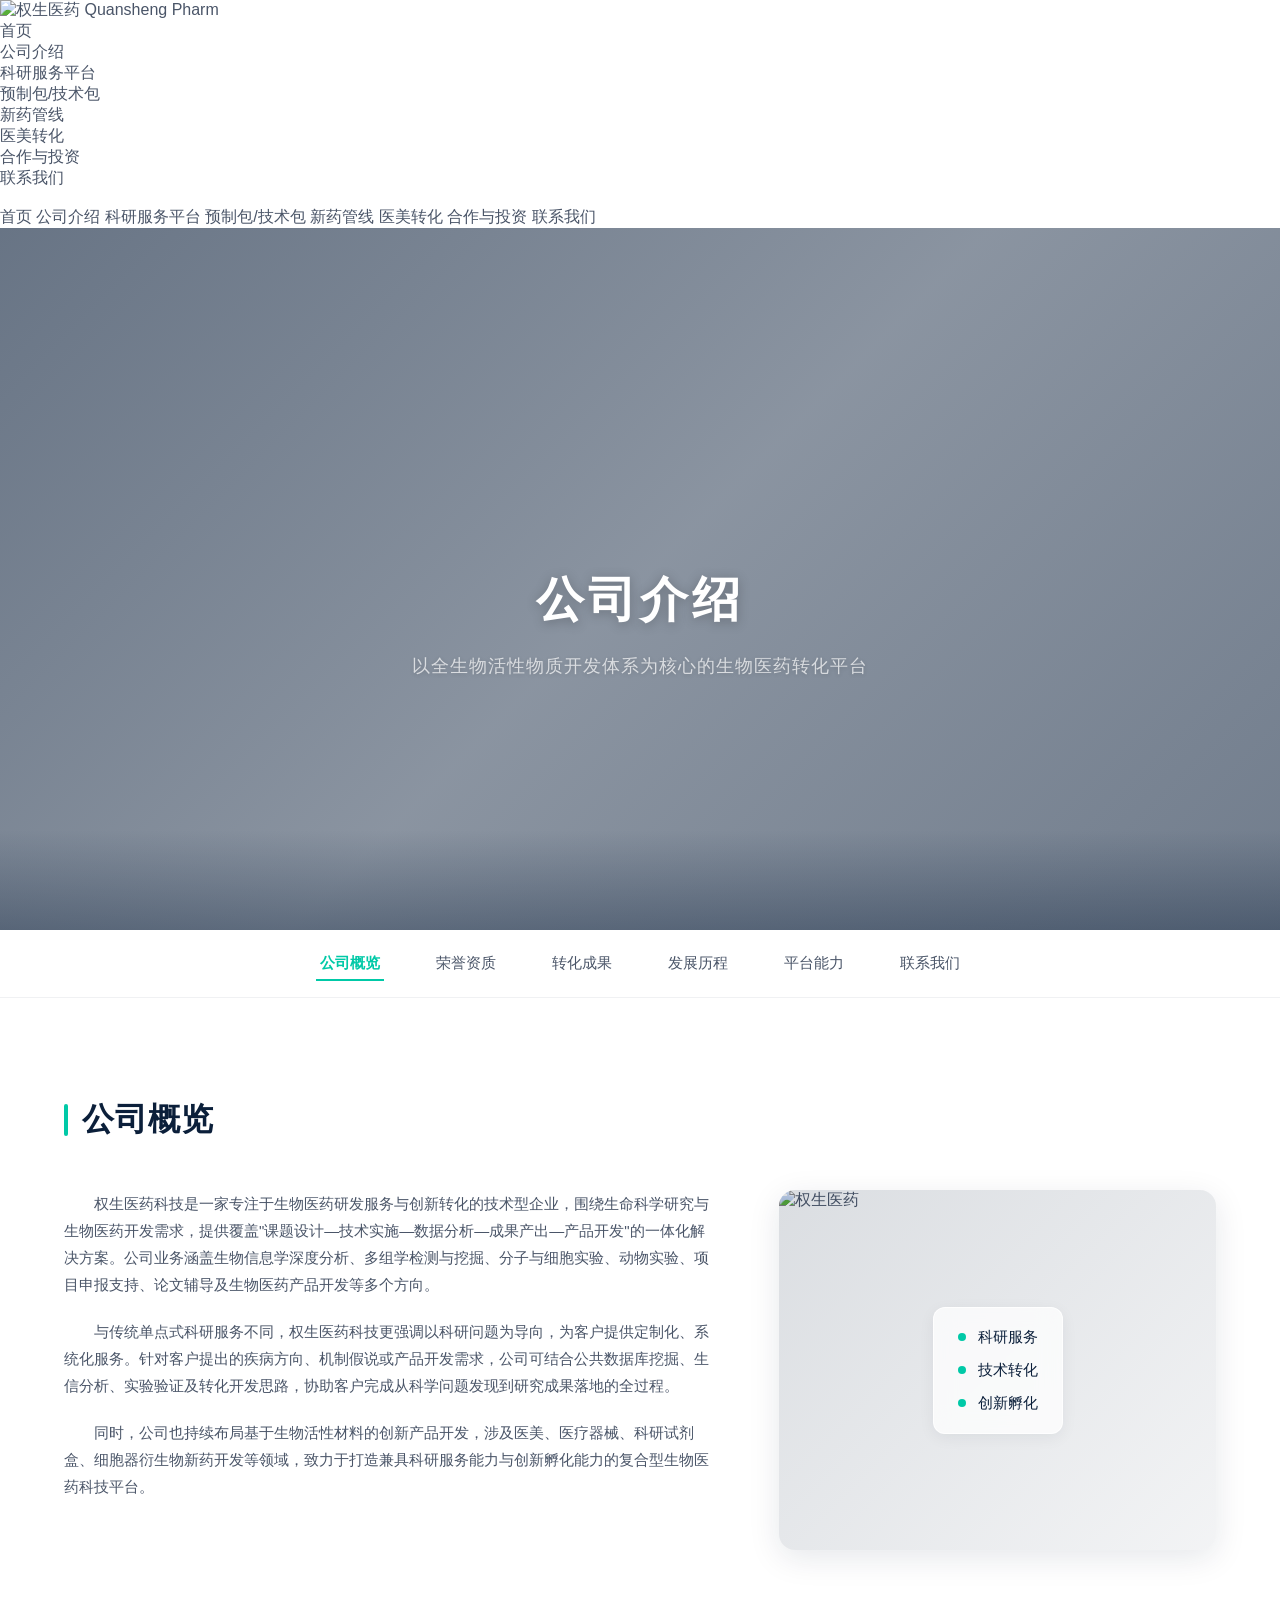
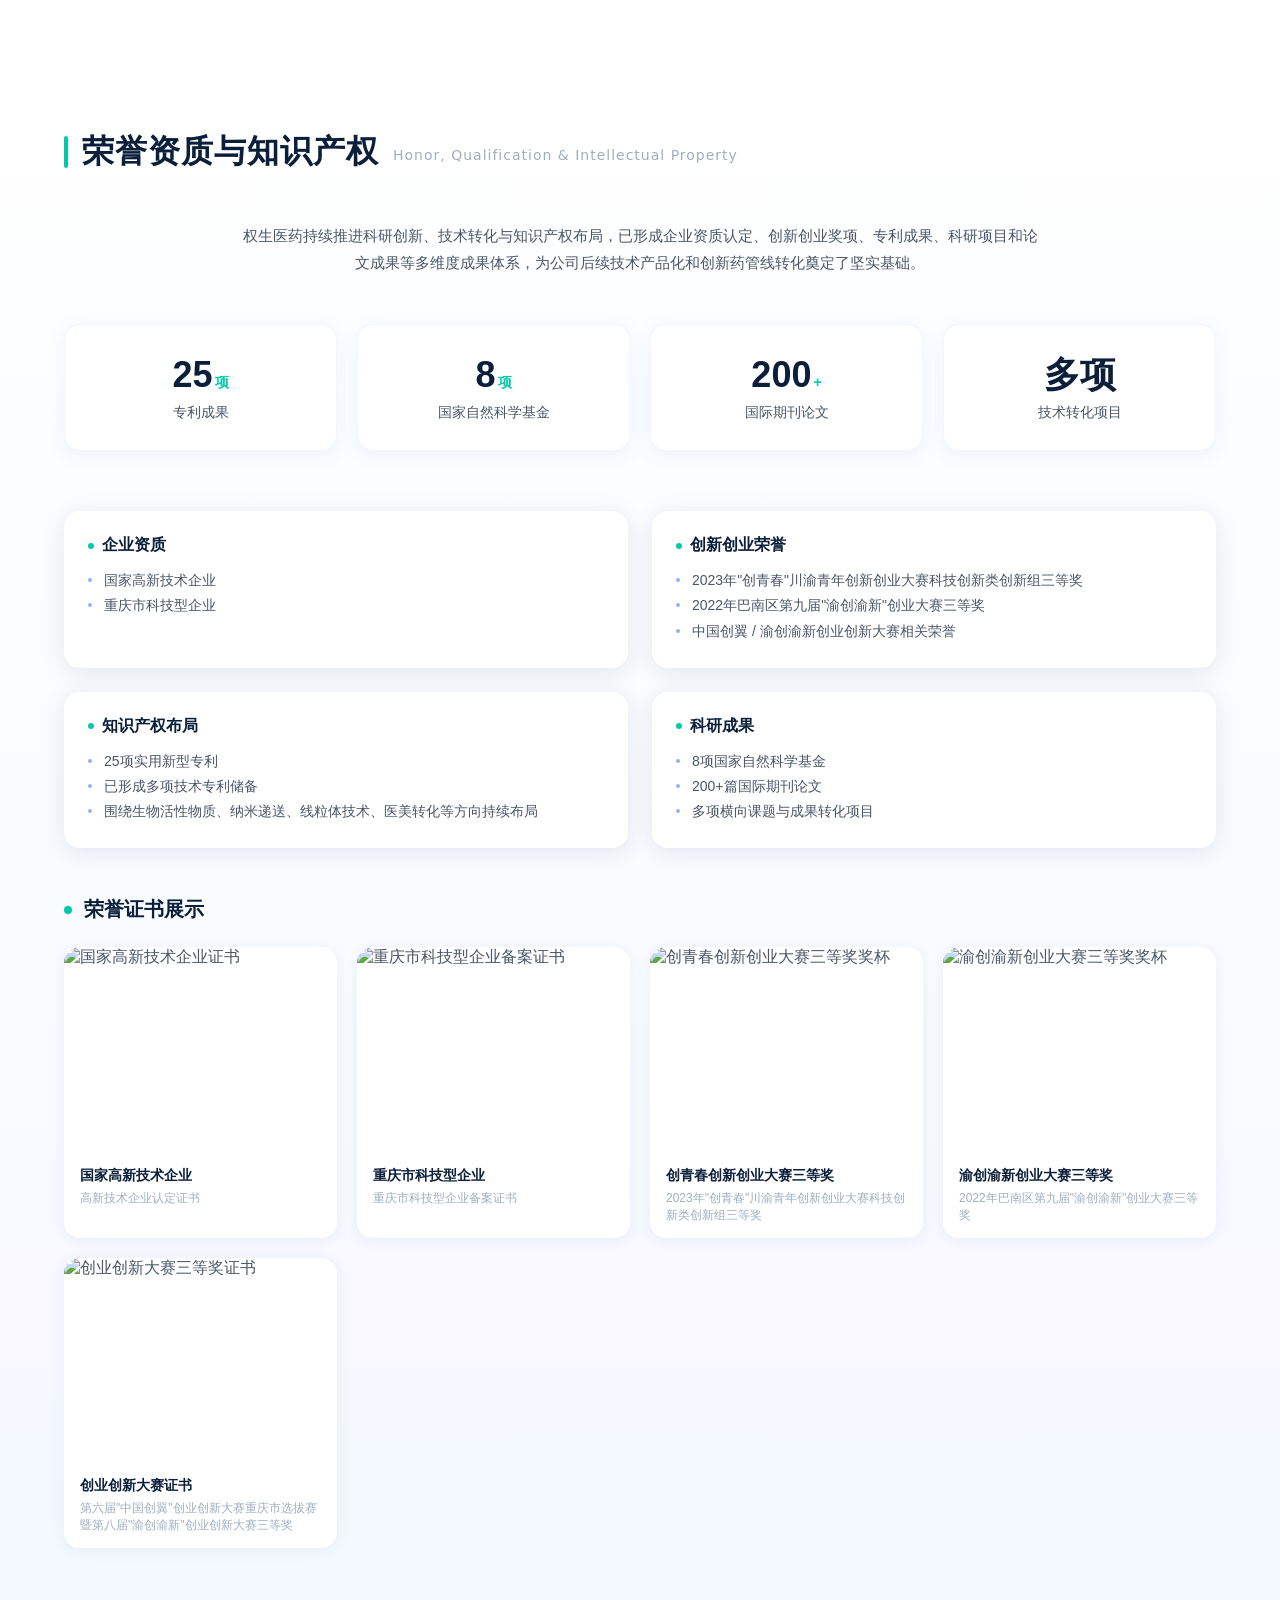
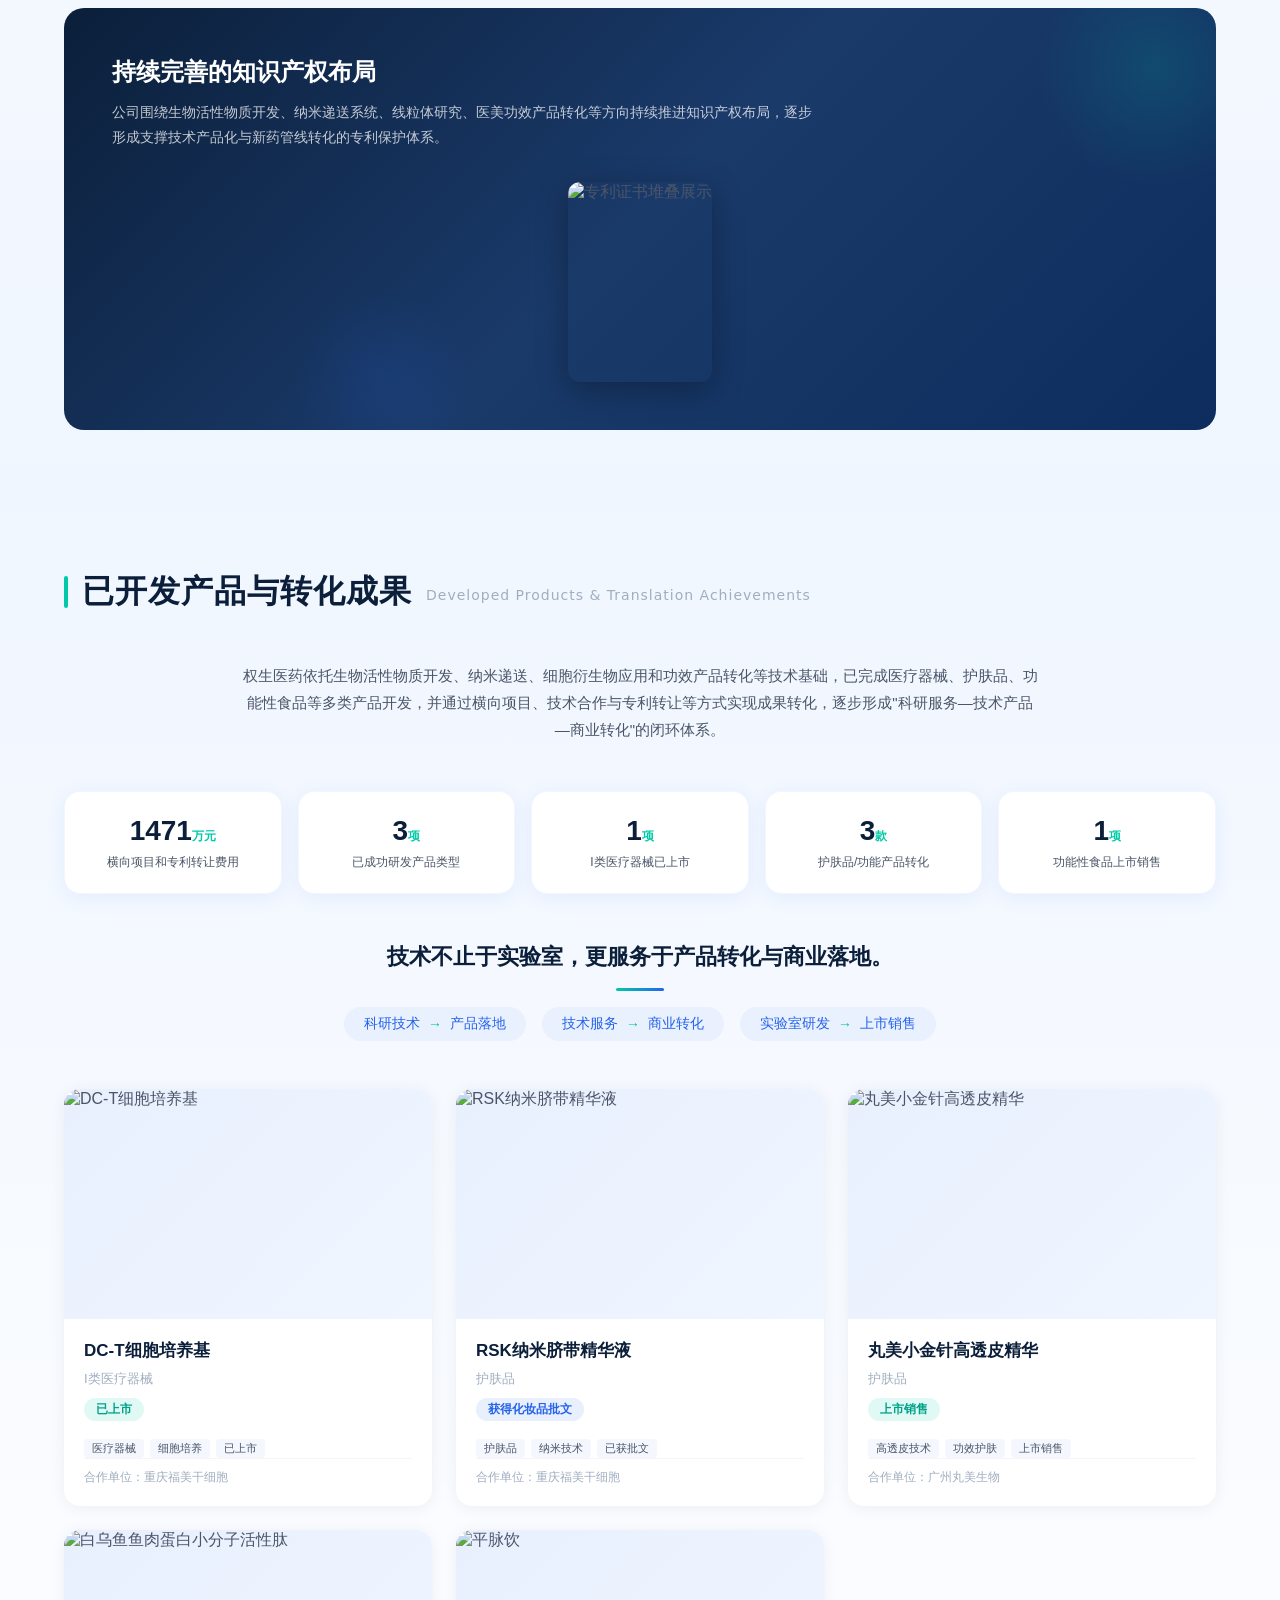
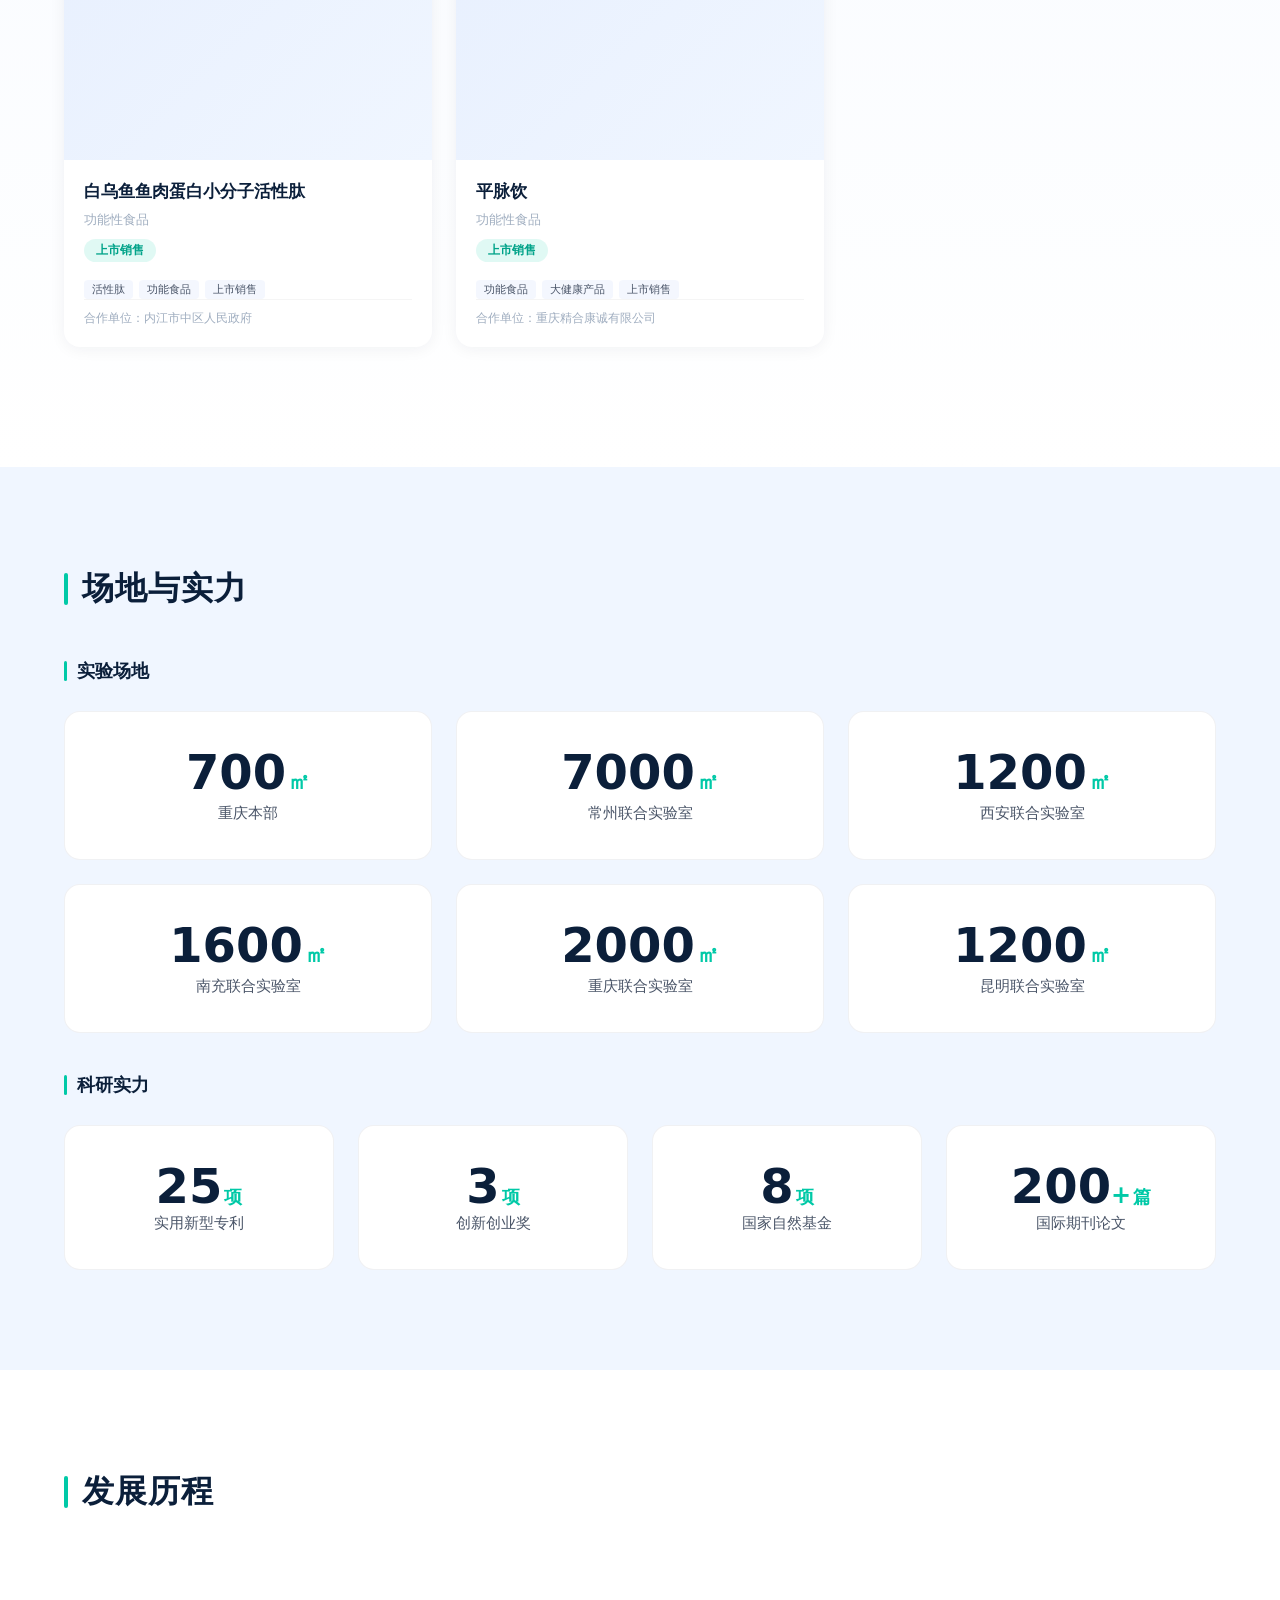
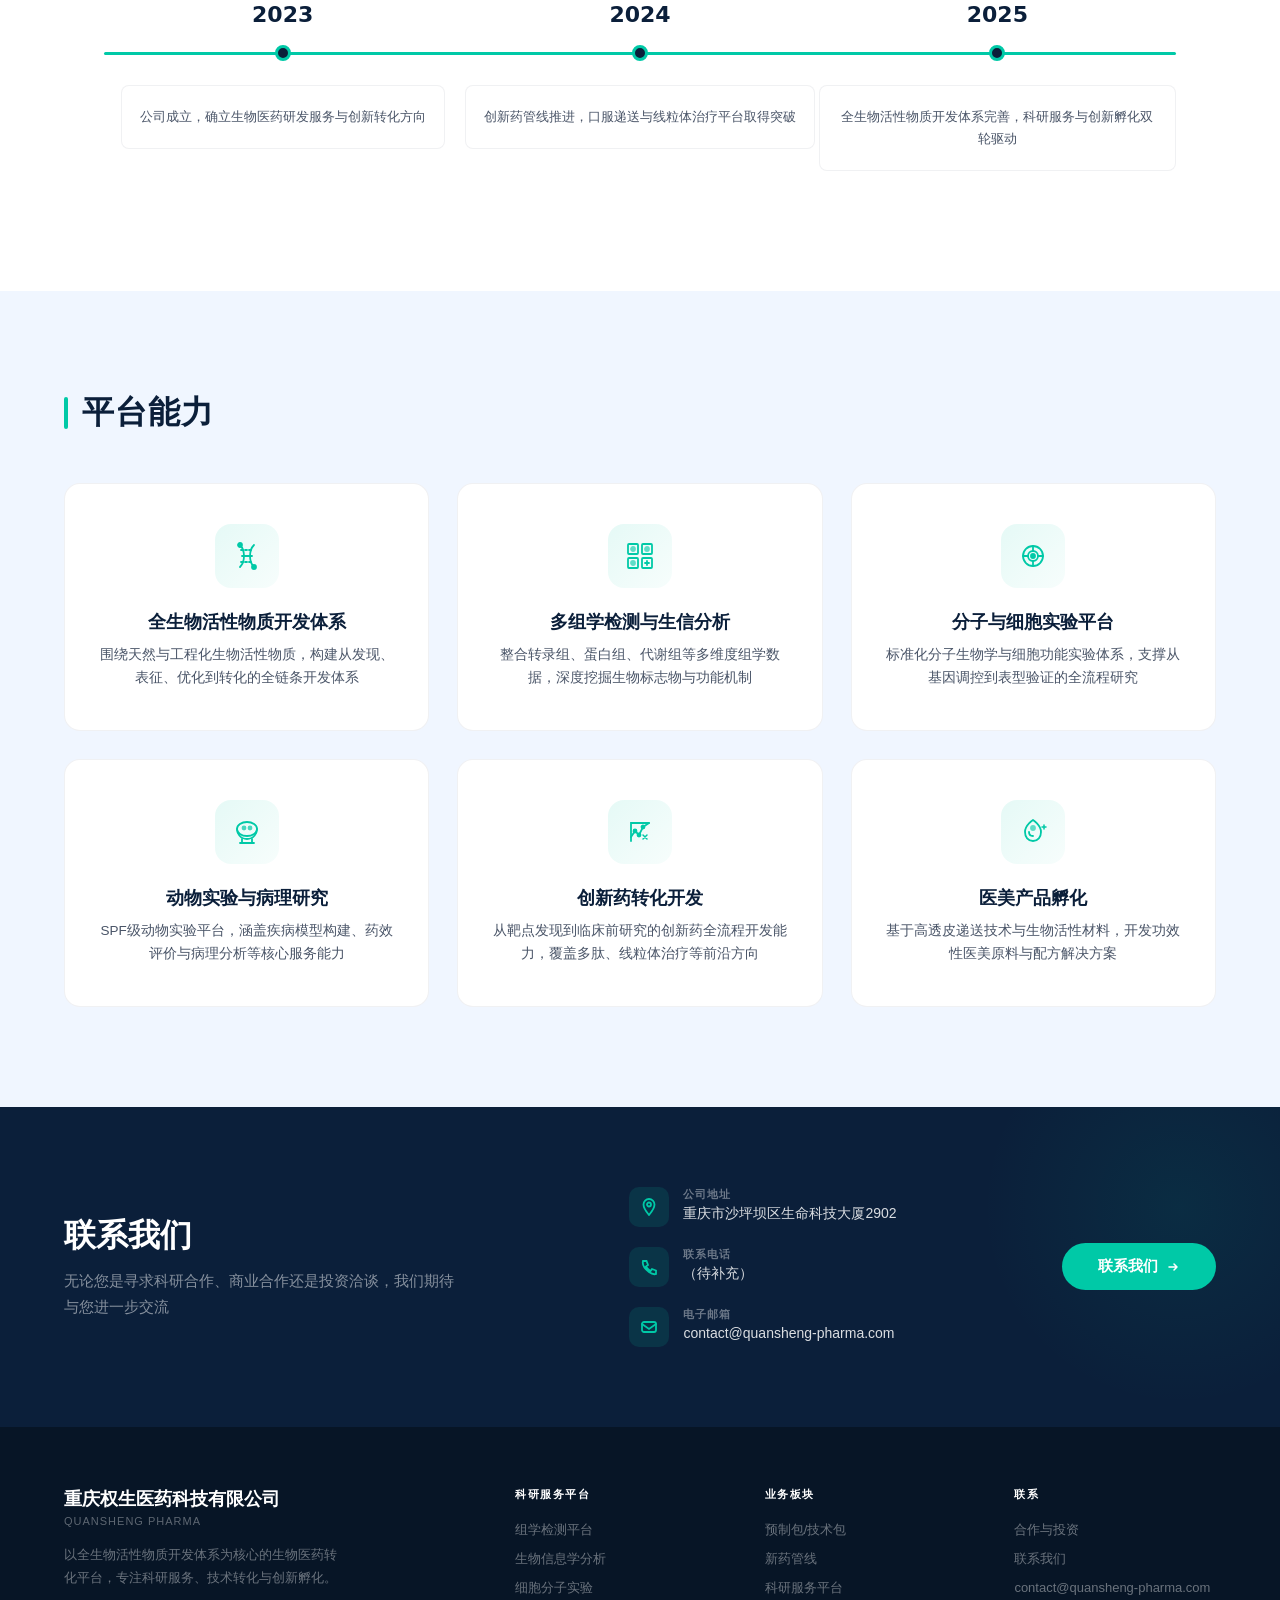
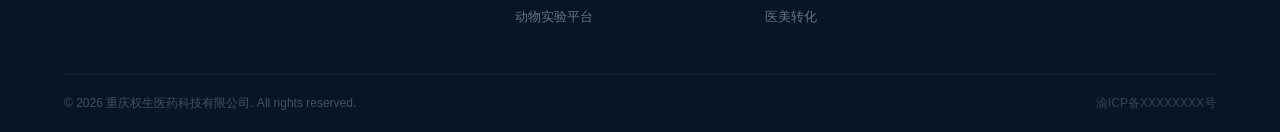
==== about.html @ 2ae72b62 "Upload about.html" ====
<!DOCTYPE html>
<html lang="zh-CN">
<head>
<meta charset="UTF-8">
<meta name="viewport" content="width=device-width, initial-scale=1.0">
<title>公司介绍 | 重庆权生医药科技有限公司</title>
<meta name="description" content="重庆权生医药科技有限公司，以全生物活性物质开发体系为核心的生物医药转化平台，专注科研服务与创新转化。">
<style>
/* ===== CSS Reset & Variables ===== */
*, *::before, *::after { box-sizing: border-box; margin: 0; padding: 0; }
:root {
  --deep-blue: #0B1F3A;
  --teal: #00C9A7;
  --teal-dark: #00A389;
  --light-bg: #F0F6FF;
  --white: #FFFFFF;
  --text-gray: #4A5568;
  --text-light: #A0AEC0;
  --border-light: rgba(255,255,255,0.12);
  --card-shadow: 0 4px 24px rgba(11,31,58,0.10);
  --card-shadow-hover: 0 12px 40px rgba(11,31,58,0.18);
  --radius: 16px;
  --radius-sm: 8px;
  --font-cn: 'Source Han Sans CN', 'Noto Sans SC', 'PingFang SC', 'Microsoft YaHei', sans-serif;
  --font-en: -apple-system, BlinkMacSystemFont, 'Segoe UI', system-ui, sans-serif;
  --transition: 0.32s cubic-bezier(0.4,0,0.2,1);
}
html { scroll-behavior: smooth; font-size: 16px; }
body {
  font-family: var(--font-cn);
  color: var(--text-gray);
  background: var(--white);
  overflow-x: hidden;
  -webkit-font-smoothing: antialiased;
}
a { text-decoration: none; color: inherit; }
ul { list-style: none; }
img { max-width: 100%; display: block; }
button { cursor: pointer; border: none; outline: none; font-family: inherit; }
section { position: relative; overflow: hidden; }

/* ===== Utility ===== */
.container { max-width: 1200px; margin: 0 auto; padding: 0 24px; }
.section-tag {
  display: inline-flex; align-items: center; gap: 8px;
  font-size: 12px; font-weight: 600; letter-spacing: 2px;
  text-transform: uppercase; color: var(--teal);
  padding: 6px 14px; border: 1.5px solid var(--teal);
  border-radius: 100px; margin-bottom: 16px;
}
.section-title {
  font-size: clamp(28px, 4vw, 42px); font-weight: 700;
  line-height: 1.2; margin-bottom: 14px;
}
.section-sub {
  font-size: 16px; color: var(--text-gray);
  line-height: 1.8; max-width: 560px;
}
.fade-in {
  opacity: 0; transform: translateY(32px);
  transition: opacity 0.7s ease, transform 0.7s ease;
}
.fade-in.visible { opacity: 1; transform: translateY(0); }
.fade-in-delay-1 { transition-delay: 0.1s; }
.fade-in-delay-2 { transition-delay: 0.2s; }
.fade-in-delay-3 { transition-delay: 0.3s; }
.fade-in-delay-4 { transition-delay: 0.4s; }
.fade-in-delay-5 { transition-delay: 0.5s; }
.fade-in-delay-6 { transition-delay: 0.6s; }

/* ===== Navbar - Shared via nav.css ===== */

/* ===== Banner ===== */
#about-banner {
  width: 100%; min-height: 78vh; max-height: 85vh;
  background-image: url('images/about-hero-bg-new.png');
  background-size: cover; background-position: center center; background-repeat: no-repeat;
  display: flex; align-items: center; justify-content: center;
  position: relative; overflow: hidden;
  padding-top: 72px;
}
#about-banner::before {
  content: ''; position: absolute; inset: 0;
  background: linear-gradient(135deg, rgba(11,31,58,0.62) 0%, rgba(11,31,58,0.48) 50%, rgba(11,31,58,0.58) 100%);
  pointer-events: none; z-index: 1;
}
#about-banner::after {
  content: ''; position: absolute; bottom: 0; left: 0; right: 0;
  height: 100px;
  background: linear-gradient(transparent, rgba(11,31,58,0.35));
  pointer-events: none; z-index: 1;
}
.banner-inner {
  position: relative; z-index: 2;
  text-align: center; padding: 80px 24px 60px;
}
.banner-title {
  font-size: 48px; font-weight: 800; color: var(--white);
  letter-spacing: 4px; margin-bottom: 18px;
  text-shadow: 0 2px 12px rgba(0,0,0,0.25);
}
.banner-sub {
  font-size: 18px; color: rgba(255,255,255,0.7);
  font-weight: 400; letter-spacing: 1px;
  max-width: 600px; margin: 0 auto; line-height: 1.8;
  text-shadow: 0 1px 4px rgba(0,0,0,0.15);
}

/* ===== Anchor Nav ===== */
#anchor-nav {
  background: var(--white);
  border-bottom: 1px solid rgba(11,31,58,0.06);
  position: sticky; top: 72px; z-index: 100;
  transition: top var(--transition);
}
.anchor-nav-inner {
  display: flex; justify-content: center; gap: 48px;
  padding: 18px 24px;
}
.anchor-nav-inner a {
  font-size: 15px; font-weight: 500; color: var(--text-gray);
  padding: 6px 4px; position: relative;
  transition: color var(--transition);
}
.anchor-nav-inner a::after {
  content: ''; position: absolute; bottom: -2px; left: 0; right: 0;
  height: 2px; background: var(--teal);
  transform: scaleX(0); transition: transform var(--transition);
}
.anchor-nav-inner a:hover { color: var(--teal); }
.anchor-nav-inner a:hover::after,
.anchor-nav-inner a.active::after { transform: scaleX(1); }
.anchor-nav-inner a.active { color: var(--teal); font-weight: 600; }

/* ===== Section Title with Decor ===== */
.section-heading {
  display: flex; align-items: center; gap: 14px;
  margin-bottom: 48px;
}
.section-heading .heading-line {
  width: 4px; height: 32px; background: var(--teal);
  border-radius: 2px; flex-shrink: 0;
}
.section-heading h2 {
  font-size: 32px; font-weight: 700; color: var(--deep-blue);
  letter-spacing: 1px;
}

/* ===== Company Overview ===== */
#overview {
  background: var(--white);
  padding: 100px 0;
}
.overview-grid {
  display: grid; grid-template-columns: 3fr 2fr;
  gap: 60px; align-items: start;
}
.overview-text p {
  font-size: 15px; color: var(--text-gray);
  line-height: 1.8; margin-bottom: 20px;
  text-indent: 2em;
}
.overview-text p:last-child { margin-bottom: 0; }
.overview-visual {
  position: relative;
  border-radius: var(--radius);
  overflow: hidden;
  min-height: 360px;
  display: flex; align-items: center; justify-content: center;
  box-shadow: 0 8px 32px rgba(11,31,58,0.10);
}
.overview-visual img {
  width: 100%; height: 100%;
  object-fit: cover;
  position: absolute; inset: 0;
}
.overview-visual::before {
  content: ''; position: absolute; inset: 0;
  background: linear-gradient(135deg, rgba(11,31,58,0.15), rgba(11,31,58,0.05));
  pointer-events: none; z-index: 1;
}
.overview-dna-icon {
  margin-bottom: 32px; position: relative; z-index: 2;
}
.overview-tags {
  display: flex; flex-direction: column; gap: 14px;
  position: relative; z-index: 2;
  background: rgba(255,255,255,0.75);
  backdrop-filter: blur(12px); -webkit-backdrop-filter: blur(12px);
  border-radius: 12px; padding: 20px 24px;
  border: 1px solid rgba(255,255,255,0.8);
  box-shadow: 0 4px 16px rgba(11,31,58,0.06);
}
.overview-tag {
  display: flex; align-items: center; gap: 12px;
  font-size: 15px; color: var(--deep-blue);
  font-weight: 500;
}
.overview-tag-dot {
  width: 8px; height: 8px; background: var(--teal);
  border-radius: 50%; flex-shrink: 0;
}
.overview-tag-sep {
  color: rgba(11,31,58,0.2); font-weight: 300;
  margin: 0 2px;
}

/* ===== Stats Section ===== */
#stats-section {
  background: var(--light-bg);
  padding: 100px 0;
}
.stats-labs {
  display: grid; grid-template-columns: repeat(3, 1fr);
  gap: 24px; margin-bottom: 32px;
}
.stat-lab-card {
  background: var(--white);
  border: 1.5px solid rgba(11,31,58,0.06);
  border-radius: var(--radius);
  padding: 36px 28px;
  text-align: center;
  transition: box-shadow var(--transition), border-color var(--transition), transform var(--transition);
}
.stat-lab-card:hover {
  box-shadow: var(--card-shadow-hover);
  border-color: rgba(0,201,167,0.18);
  transform: translateY(-4px);
}
.stat-lab-num {
  font-size: 48px; font-weight: 800; color: var(--deep-blue);
  font-family: var(--font-en); line-height: 1;
  margin-bottom: 8px;
}
.stat-lab-num .unit {
  font-size: 22px; font-weight: 600; color: var(--teal);
  margin-left: 2px;
}
.stat-lab-label {
  font-size: 15px; color: var(--text-gray); font-weight: 500;
}

.stats-achievements {
  display: grid; grid-template-columns: repeat(4, 1fr);
  gap: 24px;
}
.stat-ach-card {
  background: var(--white);
  border: 1.5px solid rgba(11,31,58,0.06);
  border-radius: var(--radius);
  padding: 36px 24px;
  text-align: center;
  transition: box-shadow var(--transition), border-color var(--transition), transform var(--transition);
}
.stat-ach-card:hover {
  box-shadow: var(--card-shadow-hover);
  border-color: rgba(0,201,167,0.18);
  transform: translateY(-4px);
}
.stat-ach-num {
  font-size: 48px; font-weight: 800; color: var(--deep-blue);
  font-family: var(--font-en); line-height: 1;
  margin-bottom: 4px;
}
.stat-ach-num .suffix {
  font-size: 24px; color: var(--teal); font-weight: 700;
}
.stat-ach-num .unit {
  font-size: 18px; font-weight: 600; color: var(--teal);
  margin-left: 2px;
}
.stat-ach-label {
  font-size: 15px; color: var(--text-gray); font-weight: 500;
}
.stats-sub-title {
  font-size: 18px; font-weight: 600; color: var(--deep-blue);
  margin-bottom: 28px;
  display: flex; align-items: center; gap: 10px;
}
.stats-sub-title .sub-line {
  width: 3px; height: 20px; background: var(--teal);
  border-radius: 2px;
}

/* ===== Timeline ===== */
#timeline {
  background: var(--white);
  padding: 100px 0;
}
.timeline-wrap {
  position: relative;
  padding: 40px 0 20px;
  overflow-x: auto;
  -webkit-overflow-scrolling: touch;
}
.timeline-wrap::-webkit-scrollbar { height: 4px; }
.timeline-wrap::-webkit-scrollbar-thumb { background: rgba(0,201,167,0.3); border-radius: 4px; }
.timeline-track {
  display: flex; gap: 0;
  min-width: 900px;
  position: relative;
  padding: 0 40px;
}
.timeline-line {
  position: absolute; top: 50px; left: 40px; right: 40px;
  height: 3px; background: var(--teal);
  border-radius: 2px;
}
.timeline-node {
  flex: 1; display: flex; flex-direction: column;
  align-items: center; position: relative; z-index: 2;
}
.timeline-year {
  font-size: 22px; font-weight: 800; color: var(--deep-blue);
  font-family: var(--font-en); margin-bottom: 18px;
}
.timeline-dot {
  width: 16px; height: 16px;
  background: var(--deep-blue);
  border: 3px solid var(--teal);
  border-radius: 50%;
  position: relative; z-index: 3;
  transition: transform var(--transition), box-shadow var(--transition);
}
.timeline-node:hover .timeline-dot {
  transform: scale(1.3);
  box-shadow: 0 0 0 6px rgba(0,201,167,0.15);
}
.timeline-content {
  margin-top: 24px;
  padding: 20px 18px;
  background: var(--white);
  border: 1.5px solid rgba(11,31,58,0.06);
  border-radius: var(--radius-sm);
  min-width: 120px;
  text-align: center;
  transition: box-shadow var(--transition), border-color var(--transition), transform var(--transition);
}
.timeline-node:hover .timeline-content {
  box-shadow: var(--card-shadow);
  border-color: rgba(0,201,167,0.18);
  transform: translateY(-3px);
}
.timeline-content p {
  font-size: 13px; color: var(--text-gray);
  line-height: 1.7;
}

/* ===== Platform Capabilities ===== */
#capabilities {
  background: var(--light-bg);
  padding: 100px 0;
}
.cap-grid {
  display: grid; grid-template-columns: repeat(3, 1fr);
  gap: 28px;
}
.cap-card {
  background: var(--white);
  border: 1.5px solid rgba(11,31,58,0.06);
  border-radius: var(--radius);
  padding: 40px 32px;
  text-align: center;
  transition: box-shadow var(--transition), border-color var(--transition), transform var(--transition);
  position: relative; overflow: hidden;
}
.cap-card::before {
  content: ''; position: absolute; top: 0; left: 0; right: 0;
  height: 3px; background: linear-gradient(90deg, var(--teal), var(--teal-dark));
  transform: scaleX(0); transform-origin: left;
  transition: transform var(--transition);
}
.cap-card:hover {
  box-shadow: var(--card-shadow-hover);
  border-color: rgba(0,201,167,0.18);
  transform: translateY(-4px);
}
.cap-card:hover::before { transform: scaleX(1); }
.cap-icon {
  width: 64px; height: 64px;
  background: linear-gradient(135deg, rgba(0,201,167,0.1), rgba(0,201,167,0.03));
  border-radius: 16px; display: flex; align-items: center; justify-content: center;
  margin: 0 auto 22px;
}
.cap-icon svg { width: 30px; height: 30px; }
.cap-title {
  font-size: 18px; font-weight: 700; color: var(--deep-blue);
  margin-bottom: 10px;
}
.cap-desc {
  font-size: 13.5px; color: var(--text-gray);
  line-height: 1.7;
}

/* ===== Contact Section ===== */
#about-contact {
  background: var(--deep-blue);
  padding: 80px 0;
  position: relative;
}
#about-contact::before {
  content: ''; position: absolute; top: -100px; right: -100px;
  width: 400px; height: 400px;
  background: radial-gradient(circle, rgba(0,201,167,0.08), transparent 70%);
  border-radius: 50%; pointer-events: none;
}
.about-contact-inner {
  display: flex; align-items: center; justify-content: space-between;
  gap: 48px; position: relative; z-index: 2;
}
.about-contact-info {
  display: flex; flex-direction: column; gap: 20px;
}
.about-contact-item {
  display: flex; align-items: flex-start; gap: 14px;
}
.about-contact-icon {
  width: 40px; height: 40px; flex-shrink: 0;
  background: rgba(0,201,167,0.12); border-radius: 10px;
  display: flex; align-items: center; justify-content: center;
}
.about-contact-label {
  font-size: 11px; letter-spacing: 1px; text-transform: uppercase;
  color: rgba(255,255,255,0.4); font-weight: 600; margin-bottom: 3px;
}
.about-contact-value {
  font-size: 14px; color: rgba(255,255,255,0.85); font-weight: 500;
}
.about-contact-text h2 {
  font-size: 32px; font-weight: 700; color: var(--white);
  margin-bottom: 10px;
}
.about-contact-text p {
  font-size: 15px; color: rgba(255,255,255,0.5);
  line-height: 1.7; max-width: 400px;
}
.btn-contact-cta {
  background: var(--teal); color: var(--white);
  padding: 14px 36px; border-radius: 100px;
  font-size: 15px; font-weight: 600;
  transition: background var(--transition), box-shadow var(--transition), transform 0.2s;
  display: inline-flex; align-items: center; gap: 8px;
  flex-shrink: 0;
}
.btn-contact-cta:hover {
  background: var(--teal-dark);
  box-shadow: 0 6px 24px rgba(0,201,167,0.3);
  transform: translateY(-1px);
}

/* ===== Footer ===== */
#footer {
  background: #071526;
  padding: 60px 0 0;
}
.footer-inner {
  display: grid; grid-template-columns: 2fr 1fr 1fr 1fr;
  gap: 48px; padding-bottom: 48px;
  border-bottom: 1px solid rgba(255,255,255,0.06);
}
.footer-brand .footer-logo-text {
  font-size: 18px; font-weight: 700; color: var(--white);
  margin-bottom: 4px;
}
.footer-brand .footer-logo-sub { font-size: 11px; color: rgba(255,255,255,0.35); letter-spacing: 1px; margin-bottom: 16px; }
.footer-brand-desc { font-size: 13px; color: rgba(255,255,255,0.4); line-height: 1.8; max-width: 280px; }
.footer-col-title {
  font-size: 11px; font-weight: 700; color: var(--white);
  letter-spacing: 1.5px; margin-bottom: 18px;
  text-transform: uppercase;
}
.footer-links { display: flex; flex-direction: column; gap: 10px; }
.footer-links a {
  font-size: 13px; color: rgba(255,255,255,0.4);
  transition: color var(--transition);
}
.footer-links a:hover { color: var(--teal); }
.footer-bottom {
  display: flex; justify-content: space-between; align-items: center;
  padding: 20px 0; flex-wrap: wrap; gap: 12px;
}
.footer-copyright { font-size: 12px; color: rgba(255,255,255,0.25); }
.footer-icp { font-size: 12px; color: rgba(255,255,255,0.2); }

/* ===== Back to Top ===== */
#back-to-top {
  position: fixed; bottom: 32px; right: 32px; z-index: 999;
  width: 44px; height: 56px;
  background: var(--teal); border-radius: 12px;
  display: flex; align-items: center; justify-content: center;
  cursor: pointer; opacity: 0; pointer-events: none;
  transition: opacity var(--transition), transform var(--transition), background var(--transition);
  box-shadow: 0 4px 16px rgba(0,201,167,0.3);
}
#back-to-top.show { opacity: 1; pointer-events: all; }
#back-to-top:hover { background: var(--teal-dark); transform: translateY(-3px); }
#back-to-top svg { width: 18px; height: 18px; color: var(--white); }

/* ===== Responsive ===== */
@media (max-width: 1024px) {
  .overview-grid { grid-template-columns: 1fr; gap: 40px; }
  .stats-labs { grid-template-columns: repeat(2, 1fr); }
  .stats-achievements { grid-template-columns: repeat(2, 1fr); }
  .cap-grid { grid-template-columns: repeat(2, 1fr); }
  .footer-inner { grid-template-columns: 1fr 1fr; gap: 36px; }
  .about-contact-inner { flex-direction: column; text-align: center; }
  .about-contact-text p { margin: 0 auto; }
  .about-contact-info { align-items: center; }
}
@media (max-width: 768px) {
  .banner-title { font-size: 36px; letter-spacing: 2px; }
  .banner-sub { font-size: 15px; }
  .anchor-nav-inner { gap: 24px; }
  .anchor-nav-inner a { font-size: 14px; }
  .stats-labs { grid-template-columns: 1fr 1fr; }
  .stats-achievements { grid-template-columns: 1fr 1fr; }
  .cap-grid { grid-template-columns: 1fr; }
  .footer-inner { grid-template-columns: 1fr; }
  .about-contact-inner { flex-direction: column; text-align: center; }
  .stat-lab-num, .stat-ach-num { font-size: 36px; }
  #about-banner { min-height: 50vh; }
  .banner-title { font-size: 30px; letter-spacing: 2px; }
  .section-heading h2 { font-size: 26px; }
  .timeline-track { min-width: 800px; }
}

/* ===== HONOR & QUALIFICATION SECTION ===== */
#honor-section {
  padding: 80px 0 60px;
  background: linear-gradient(180deg, #FFFFFF 0%, #F0F6FF 100%);
}
.honor-intro {
  max-width: 800px;
  margin: 0 auto 48px;
  text-align: center;
  color: var(--text-gray);
  font-size: 15px;
  line-height: 1.8;
}
.honor-stats {
  display: grid;
  grid-template-columns: repeat(4, 1fr);
  gap: 20px;
  margin-bottom: 60px;
}
.honor-stat-card {
  background: var(--white);
  border-radius: var(--radius);
  padding: 28px 20px;
  text-align: center;
  box-shadow: 0 4px 20px rgba(37,99,235,0.08);
  transition: transform var(--transition), box-shadow var(--transition);
  border: 1px solid rgba(37,99,235,0.06);
}
.honor-stat-card:hover {
  transform: translateY(-6px);
  box-shadow: 0 12px 36px rgba(37,99,235,0.14);
}
.honor-stat-num {
  font-size: 36px;
  font-weight: 800;
  color: var(--deep-blue);
  line-height: 1.2;
}
.honor-stat-num .unit {
  font-size: 14px;
  font-weight: 600;
  color: var(--teal);
  margin-left: 2px;
}
.honor-stat-label {
  font-size: 14px;
  color: var(--text-gray);
  margin-top: 8px;
}
.honor-sub-title {
  display: flex;
  align-items: center;
  gap: 12px;
  font-size: 20px;
  font-weight: 700;
  color: var(--deep-blue);
  margin-bottom: 24px;
}
.honor-sub-title .sub-dot {
  width: 8px;
  height: 8px;
  background: var(--teal);
  border-radius: 50%;
  flex-shrink: 0;
}
.honor-grid {
  display: grid;
  grid-template-columns: repeat(2, 1fr);
  gap: 24px;
  margin-bottom: 48px;
}
.honor-item {
  background: var(--white);
  border-radius: var(--radius);
  padding: 24px;
  box-shadow: var(--card-shadow);
  transition: transform var(--transition), box-shadow var(--transition);
}
.honor-item:hover {
  transform: translateY(-4px);
  box-shadow: var(--card-shadow-hover);
}
.honor-item-title {
  font-size: 16px;
  font-weight: 700;
  color: var(--deep-blue);
  margin-bottom: 12px;
  display: flex;
  align-items: center;
  gap: 8px;
}
.honor-item-title .icon-dot {
  width: 6px;
  height: 6px;
  background: var(--teal);
  border-radius: 50%;
}
.honor-item ul {
  list-style: none;
  padding: 0;
}
.honor-item ul li {
  font-size: 14px;
  color: var(--text-gray);
  line-height: 1.8;
  padding-left: 16px;
  position: relative;
}
.honor-item ul li::before {
  content: '';
  position: absolute;
  left: 0;
  top: 10px;
  width: 4px;
  height: 4px;
  background: #2563EB;
  border-radius: 50%;
  opacity: 0.5;
}

/* Honor certificates gallery */
.honor-gallery {
  display: grid;
  grid-template-columns: repeat(auto-fill, minmax(220px, 1fr));
  gap: 20px;
  margin-bottom: 60px;
}
.honor-cert-card {
  background: var(--white);
  border-radius: var(--radius);
  overflow: hidden;
  box-shadow: 0 2px 16px rgba(11,31,58,0.06);
  transition: transform var(--transition), box-shadow var(--transition);
  cursor: pointer;
}
.honor-cert-card:hover {
  transform: translateY(-6px) scale(1.02);
  box-shadow: 0 16px 40px rgba(11,31,58,0.16);
}
.honor-cert-card img {
  width: 100%;
  aspect-ratio: 4/3;
  object-fit: cover;
  display: block;
}
.honor-cert-info {
  padding: 14px 16px;
}
.honor-cert-name {
  font-size: 14px;
  font-weight: 600;
  color: var(--deep-blue);
  line-height: 1.4;
}
.honor-cert-desc {
  font-size: 12px;
  color: var(--text-light);
  margin-top: 4px;
}

/* Patent banner */
.patent-banner {
  background: linear-gradient(135deg, #0B1F3A 0%, #1a3a6a 50%, #0d2d5e 100%);
  border-radius: 20px;
  padding: 48px;
  position: relative;
  overflow: hidden;
  margin-bottom: 0;
}
.patent-banner::before {
  content: '';
  position: absolute;
  top: -60px;
  right: -60px;
  width: 240px;
  height: 240px;
  background: radial-gradient(circle, rgba(0,201,167,0.15) 0%, transparent 70%);
  border-radius: 50%;
}
.patent-banner::after {
  content: '';
  position: absolute;
  bottom: -40px;
  left: 20%;
  width: 180px;
  height: 180px;
  background: radial-gradient(circle, rgba(37,99,235,0.12) 0%, transparent 70%);
  border-radius: 50%;
}
.patent-banner-content {
  position: relative;
  z-index: 1;
}
.patent-banner h3 {
  font-size: 24px;
  font-weight: 700;
  color: var(--white);
  margin-bottom: 12px;
}
.patent-banner p {
  font-size: 14px;
  color: rgba(255,255,255,0.75);
  line-height: 1.8;
  max-width: 700px;
  margin-bottom: 32px;
}
.patent-images-row {
  display: flex;
  gap: 16px;
  align-items: center;
}
.patent-images-row img {
  height: 200px;
  border-radius: 12px;
  object-fit: cover;
  box-shadow: 0 8px 32px rgba(0,0,0,0.3);
  transition: transform var(--transition);
}
.patent-images-row img:first-child {
  max-width: 420px;
}
.patent-images-row img:hover {
  transform: scale(1.03);
}

/* ===== PRODUCTS SECTION ===== */
#products-section {
  padding: 80px 0;
  background: linear-gradient(180deg, #F0F6FF 0%, #FFFFFF 100%);
}
.products-intro {
  max-width: 800px;
  margin: 0 auto 48px;
  text-align: center;
  color: var(--text-gray);
  font-size: 15px;
  line-height: 1.8;
}
.products-stats {
  display: grid;
  grid-template-columns: repeat(5, 1fr);
  gap: 16px;
  margin-bottom: 48px;
}
.product-stat-card {
  background: var(--white);
  border-radius: var(--radius);
  padding: 22px 14px;
  text-align: center;
  box-shadow: 0 4px 20px rgba(37,99,235,0.08);
  transition: transform var(--transition), box-shadow var(--transition);
  border: 1px solid rgba(37,99,235,0.06);
}
.product-stat-card:hover {
  transform: translateY(-6px);
  box-shadow: 0 12px 36px rgba(37,99,235,0.14);
}
.product-stat-num {
  font-size: 28px;
  font-weight: 800;
  color: var(--deep-blue);
  line-height: 1.2;
}
.product-stat-num .unit {
  font-size: 12px;
  font-weight: 600;
  color: var(--teal);
}
.product-stat-label {
  font-size: 12px;
  color: var(--text-gray);
  margin-top: 6px;
  line-height: 1.4;
}
.products-tagline {
  text-align: center;
  font-size: 22px;
  font-weight: 700;
  color: var(--deep-blue);
  margin-bottom: 12px;
  position: relative;
}
.products-tagline::after {
  content: '';
  display: block;
  width: 48px;
  height: 3px;
  background: linear-gradient(90deg, var(--teal), #2563EB);
  margin: 16px auto 0;
  border-radius: 2px;
}
.products-logic {
  text-align: center;
  margin-bottom: 48px;
}
.products-logic-tags {
  display: flex;
  justify-content: center;
  gap: 16px;
  flex-wrap: wrap;
  margin-top: 16px;
}
.logic-tag {
  display: inline-flex;
  align-items: center;
  gap: 8px;
  padding: 8px 20px;
  background: rgba(37,99,235,0.06);
  border-radius: 24px;
  font-size: 14px;
  color: #2563EB;
  font-weight: 500;
}
.logic-tag .arrow {
  color: var(--teal);
  font-weight: 700;
}
.products-grid {
  display: grid;
  grid-template-columns: repeat(auto-fill, minmax(300px, 1fr));
  gap: 24px;
  margin-bottom: 40px;
}
.product-card {
  background: var(--white);
  border-radius: var(--radius);
  overflow: hidden;
  box-shadow: 0 2px 16px rgba(11,31,58,0.06);
  transition: transform var(--transition), box-shadow var(--transition);
  display: flex;
  flex-direction: column;
}
.product-card:hover {
  transform: translateY(-6px);
  box-shadow: 0 16px 40px rgba(11,31,58,0.14);
}
.product-card-img {
  width: 100%;
  aspect-ratio: 16/10;
  object-fit: cover;
  display: block;
  background: linear-gradient(135deg, #E8F0FE, #F0F6FF);
}
.product-card-body {
  padding: 20px;
  flex: 1;
  display: flex;
  flex-direction: column;
}
.product-card-name {
  font-size: 17px;
  font-weight: 700;
  color: var(--deep-blue);
  margin-bottom: 8px;
}
.product-card-type {
  font-size: 13px;
  color: var(--text-light);
  margin-bottom: 10px;
}
.product-card-status {
  display: inline-flex;
  align-self: flex-start;
  padding: 3px 12px;
  border-radius: 12px;
  font-size: 12px;
  font-weight: 600;
  margin-bottom: 10px;
}
.status-launched {
  background: rgba(0,201,167,0.12);
  color: #00A389;
}
.status-approved {
  background: rgba(37,99,235,0.10);
  color: #2563EB;
}
.product-card-partner {
  font-size: 12px;
  color: var(--text-light);
  margin-top: auto;
  padding-top: 10px;
  border-top: 1px solid rgba(0,0,0,0.04);
}
.product-card-tags {
  display: flex;
  gap: 6px;
  flex-wrap: wrap;
  margin-top: 8px;
}
.product-tag {
  font-size: 11px;
  padding: 2px 8px;
  border-radius: 4px;
  background: rgba(37,99,235,0.05);
  color: #4A5568;
}

/* Placeholder image */
.product-placeholder {
  width: 100%;
  aspect-ratio: 16/10;
  display: flex;
  align-items: center;
  justify-content: center;
  background: linear-gradient(135deg, #E8F0FE 0%, #F0F6FF 50%, #E0EFFF 100%);
  color: #2563EB;
  font-size: 14px;
  font-weight: 500;
  opacity: 0.6;
}

/* Image lightbox */
.lightbox-overlay {
  position: fixed;
  top: 0;
  left: 0;
  width: 100%;
  height: 100%;
  background: rgba(0,0,0,0.85);
  z-index: 10000;
  display: flex;
  align-items: center;
  justify-content: center;
  opacity: 0;
  visibility: hidden;
  transition: opacity 0.3s, visibility 0.3s;
  cursor: zoom-out;
}
.lightbox-overlay.active {
  opacity: 1;
  visibility: visible;
}
.lightbox-overlay img {
  max-width: 90%;
  max-height: 90%;
  border-radius: 12px;
  box-shadow: 0 20px 60px rgba(0,0,0,0.5);
  transform: scale(0.9);
  transition: transform 0.3s;
}
.lightbox-overlay.active img {
  transform: scale(1);
}
.lightbox-close {
  position: absolute;
  top: 24px;
  right: 32px;
  color: white;
  font-size: 32px;
  cursor: pointer;
  z-index: 10001;
  width: 40px;
  height: 40px;
  display: flex;
  align-items: center;
  justify-content: center;
  border-radius: 50%;
  background: rgba(255,255,255,0.1);
  transition: background 0.2s;
}
.lightbox-close:hover {
  background: rgba(255,255,255,0.25);
}

/* Responsive */
@media (max-width: 1024px) {
  .honor-stats { grid-template-columns: repeat(2, 1fr); }
  .honor-grid { grid-template-columns: 1fr; }
  .products-stats { grid-template-columns: repeat(3, 1fr); }
  .patent-banner { padding: 32px 24px; }
  .patent-images-row img { height: 160px; }
  .patent-images-row img:first-child { max-width: 320px; }
}
@media (max-width: 768px) {
  .honor-stats { grid-template-columns: repeat(2, 1fr); gap: 12px; }
  .honor-stat-num { font-size: 28px; }
  .honor-gallery { grid-template-columns: repeat(2, 1fr); gap: 12px; }
  .products-stats { grid-template-columns: repeat(2, 1fr); gap: 12px; }
  .product-stat-num { font-size: 22px; }
  .products-grid { grid-template-columns: 1fr; }
  .patent-banner { padding: 24px 16px; }
  .patent-banner h3 { font-size: 20px; }
  .patent-images-row { flex-direction: column; }
  .patent-images-row img { height: 160px; width: 100% !important; max-width: 100% !important; }
  .products-logic-tags { gap: 10px; }
  .logic-tag { font-size: 12px; padding: 6px 14px; }
}

</style>
<link rel="stylesheet" href="nav.css">
</head>
<body>

<!-- ===== NAVBAR ===== -->
<nav id="navbar">
  <div class="nav-inner">
    <a href="index.html" class="nav-logo">
      <img src="images/logo.png" alt="权生医药 Quansheng Pharm">
    </a>
    <ul class="nav-menu">
      <li><a href="index.html">首页</a></li>
      <li><a href="about.html" class="active">公司介绍</a></li>
      <li><a href="research-service.html">科研服务平台</a></li>
      <li><a href="kits.html">预制包/技术包</a></li>
      <li><a href="index.html#pipeline">新药管线</a></li>
      <li><a href="medaes.html">医美转化</a></li>
      <li><a href="index.html#cooperation">合作与投资</a></li>
      <li><a href="index.html#contact" class="nav-cta">联系我们</a></li>
    </ul>
    <button class="nav-hamburger" id="nav-hamburger" aria-label="菜单">
      <span></span><span></span><span></span>
    </button>
  </div>
  <div class="mobile-menu" id="mobile-menu">
    <a href="index.html">首页</a>
    <a href="about.html" class="active">公司介绍</a>
    <a href="research-service.html">科研服务平台</a>
    <a href="kits.html">预制包/技术包</a>
    <a href="index.html#pipeline">新药管线</a>
    <a href="medaes.html">医美转化</a>
    <a href="index.html#cooperation">合作与投资</a>
    <a href="index.html#contact">联系我们</a>
  </div>
</nav>

<!-- ===== BANNER ===== -->
<section id="about-banner">
  <div class="banner-inner fade-in">
    <h1 class="banner-title">公司介绍</h1>
    <p class="banner-sub">以全生物活性物质开发体系为核心的生物医药转化平台</p>
  </div>
</section>

<!-- ===== ANCHOR NAV ===== -->
<div id="anchor-nav">
  <div class="container">
    <div class="anchor-nav-inner">
      <a href="#overview">公司概览</a>
      <a href="#honor-section">荣誉资质</a>
      <a href="#products-section">转化成果</a>
      <a href="#stats-section">发展历程</a>
      <a href="#capabilities">平台能力</a>
      <a href="#about-contact">联系我们</a>
    </div>
  </div>
</div>

<!-- ===== COMPANY OVERVIEW ===== -->
<section id="overview">
  <div class="container">
    <div class="section-heading fade-in">
      <div class="heading-line"></div>
      <h2>公司概览</h2>
    </div>
    <div class="overview-grid">
      <div class="overview-text fade-in fade-in-delay-1">
        <p>权生医药科技是一家专注于生物医药研发服务与创新转化的技术型企业，围绕生命科学研究与生物医药开发需求，提供覆盖"课题设计—技术实施—数据分析—成果产出—产品开发"的一体化解决方案。公司业务涵盖生物信息学深度分析、多组学检测与挖掘、分子与细胞实验、动物实验、项目申报支持、论文辅导及生物医药产品开发等多个方向。</p>
        <p>与传统单点式科研服务不同，权生医药科技更强调以科研问题为导向，为客户提供定制化、系统化服务。针对客户提出的疾病方向、机制假说或产品开发需求，公司可结合公共数据库挖掘、生信分析、实验验证及转化开发思路，协助客户完成从科学问题发现到研究成果落地的全过程。</p>
        <p>同时，公司也持续布局基于生物活性材料的创新产品开发，涉及医美、医疗器械、科研试剂盒、细胞器衍生物新药开发等领域，致力于打造兼具科研服务能力与创新孵化能力的复合型生物医药科技平台。</p>
      </div>
      <div class="overview-visual fade-in fade-in-delay-2">
        <img src="images/about-overview-img.png" alt="权生医药">
        <div class="overview-tags">
          <div class="overview-tag">
            <div class="overview-tag-dot"></div>
            科研服务
          </div>
          <div class="overview-tag">
            <div class="overview-tag-dot"></div>
            技术转化
          </div>
          <div class="overview-tag">
            <div class="overview-tag-dot"></div>
            创新孵化
          </div>
        </div>
      </div>
    </div>
  </div>
</section>

<!-- ===== HONOR & QUALIFICATION ===== -->
<section id="honor-section">
  <div class="container">
    <div class="section-heading fade-in">
      <div class="heading-line"></div>
      <h2>荣誉资质与知识产权</h2>
      <p style="color:var(--text-light);font-size:14px;margin-top:6px;font-family:var(--font-en);letter-spacing:1px;">Honor, Qualification &amp; Intellectual Property</p>
    </div>

    <p class="honor-intro fade-in fade-in-delay-1">权生医药持续推进科研创新、技术转化与知识产权布局，已形成企业资质认定、创新创业奖项、专利成果、科研项目和论文成果等多维度成果体系，为公司后续技术产品化和创新药管线转化奠定了坚实基础。</p>

    <!-- Stats cards -->
    <div class="honor-stats fade-in fade-in-delay-2">
      <div class="honor-stat-card">
        <div class="honor-stat-num">25<span class="unit">项</span></div>
        <div class="honor-stat-label">专利成果</div>
      </div>
      <div class="honor-stat-card">
        <div class="honor-stat-num">8<span class="unit">项</span></div>
        <div class="honor-stat-label">国家自然科学基金</div>
      </div>
      <div class="honor-stat-card">
        <div class="honor-stat-num">200<span class="unit">+</span></div>
        <div class="honor-stat-label">国际期刊论文</div>
      </div>
      <div class="honor-stat-card">
        <div class="honor-stat-num">多项</div>
        <div class="honor-stat-label">技术转化项目</div>
      </div>
    </div>

    <!-- Four blocks grid -->
    <div class="honor-grid fade-in">
      <div class="honor-item">
        <div class="honor-item-title"><span class="icon-dot"></span>企业资质</div>
        <ul>
          <li>国家高新技术企业</li>
          <li>重庆市科技型企业</li>
        </ul>
      </div>
      <div class="honor-item">
        <div class="honor-item-title"><span class="icon-dot"></span>创新创业荣誉</div>
        <ul>
          <li>2023年"创青春"川渝青年创新创业大赛科技创新类创新组三等奖</li>
          <li>2022年巴南区第九届"渝创渝新"创业大赛三等奖</li>
          <li>中国创翼 / 渝创渝新创业创新大赛相关荣誉</li>
        </ul>
      </div>
      <div class="honor-item">
        <div class="honor-item-title"><span class="icon-dot"></span>知识产权布局</div>
        <ul>
          <li>25项实用新型专利</li>
          <li>已形成多项技术专利储备</li>
          <li>围绕生物活性物质、纳米递送、线粒体技术、医美转化等方向持续布局</li>
        </ul>
      </div>
      <div class="honor-item">
        <div class="honor-item-title"><span class="icon-dot"></span>科研成果</div>
        <ul>
          <li>8项国家自然科学基金</li>
          <li>200+篇国际期刊论文</li>
          <li>多项横向课题与成果转化项目</li>
        </ul>
      </div>
    </div>

    <!-- Certificates gallery -->
    <div class="honor-sub-title"><span class="sub-dot"></span>荣誉证书展示</div>
    <div class="honor-gallery fade-in">
      <div class="honor-cert-card" onclick="openLightbox(this)">
        <img src="images/cert-trophy.png" alt="国家高新技术企业证书" loading="lazy">
        <div class="honor-cert-info">
          <div class="honor-cert-name">国家高新技术企业</div>
          <div class="honor-cert-desc">高新技术企业认定证书</div>
        </div>
      </div>
      <div class="honor-cert-card" onclick="openLightbox(this)">
        <img src="images/cert-tech-company-new.png" alt="重庆市科技型企业备案证书" loading="lazy">
        <div class="honor-cert-info">
          <div class="honor-cert-name">重庆市科技型企业</div>
          <div class="honor-cert-desc">重庆市科技型企业备案证书</div>
        </div>
      </div>
      <div class="honor-cert-card" onclick="openLightbox(this)">
        <img src="images/cert-high-tech-enterprise.png" alt="创青春创新创业大赛三等奖奖杯" loading="lazy">
        <div class="honor-cert-info">
          <div class="honor-cert-name">创青春创新创业大赛三等奖</div>
          <div class="honor-cert-desc">2023年"创青春"川渝青年创新创业大赛科技创新类创新组三等奖</div>
        </div>
      </div>
      <div class="honor-cert-card" onclick="openLightbox(this)">
        <img src="images/cert-innovation-award1.png" alt="渝创渝新创业大赛三等奖奖杯" loading="lazy">
        <div class="honor-cert-info">
          <div class="honor-cert-name">渝创渝新创业大赛三等奖</div>
          <div class="honor-cert-desc">2022年巴南区第九届"渝创渝新"创业大赛三等奖</div>
        </div>
      </div>
      <div class="honor-cert-card" onclick="openLightbox(this)">
        <img src="images/cert-tech-company.png" alt="创业创新大赛三等奖证书" loading="lazy">
        <div class="honor-cert-info">
          <div class="honor-cert-name">创业创新大赛证书</div>
          <div class="honor-cert-desc">第六届"中国创翼"创业创新大赛重庆市选拔赛暨第八届"渝创渝新"创业创新大赛三等奖</div>
        </div>
      </div>
    </div>

    <!-- Patent banner -->
    <div class="patent-banner fade-in">
      <div class="patent-banner-content">
        <h3>持续完善的知识产权布局</h3>
        <p>公司围绕生物活性物质开发、纳米递送系统、线粒体研究、医美功效产品转化等方向持续推进知识产权布局，逐步形成支撑技术产品化与新药管线转化的专利保护体系。</p>
        <div class="patent-images-row" style="justify-content:center;">
          <img src="images/patents-stacked.png" alt="专利证书堆叠展示" loading="lazy" onclick="openLightbox(this)" style="cursor:zoom-in;max-width:560px;">
        </div>
      </div>
    </div>
  </div>
</section>

<!-- ===== PRODUCTS & TRANSLATION ===== -->
<section id="products-section">
  <div class="container">
    <div class="section-heading fade-in">
      <div class="heading-line"></div>
      <h2>已开发产品与转化成果</h2>
      <p style="color:var(--text-light);font-size:14px;margin-top:6px;font-family:var(--font-en);letter-spacing:1px;">Developed Products &amp; Translation Achievements</p>
    </div>

    <p class="products-intro fade-in fade-in-delay-1">权生医药依托生物活性物质开发、纳米递送、细胞衍生物应用和功效产品转化等技术基础，已完成医疗器械、护肤品、功能性食品等多类产品开发，并通过横向项目、技术合作与专利转让等方式实现成果转化，逐步形成"科研服务—技术产品—商业转化"的闭环体系。</p>

    <!-- Stats cards -->
    <div class="products-stats fade-in fade-in-delay-2">
      <div class="product-stat-card">
        <div class="product-stat-num">1471<span class="unit">万元</span></div>
        <div class="product-stat-label">横向项目和专利转让费用</div>
      </div>
      <div class="product-stat-card">
        <div class="product-stat-num">3<span class="unit">项</span></div>
        <div class="product-stat-label">已成功研发产品类型</div>
      </div>
      <div class="product-stat-card">
        <div class="product-stat-num">1<span class="unit">项</span></div>
        <div class="product-stat-label">I类医疗器械已上市</div>
      </div>
      <div class="product-stat-card">
        <div class="product-stat-num">3<span class="unit">款</span></div>
        <div class="product-stat-label">护肤品/功能产品转化</div>
      </div>
      <div class="product-stat-card">
        <div class="product-stat-num">1<span class="unit">项</span></div>
        <div class="product-stat-label">功能性食品上市销售</div>
      </div>
    </div>

    <!-- Tagline -->
    <div class="products-tagline fade-in">技术不止于实验室，更服务于产品转化与商业落地。</div>

    <!-- Translation logic -->
    <div class="products-logic fade-in">
      <div class="products-logic-tags">
        <span class="logic-tag">科研技术 <span class="arrow">&rarr;</span> 产品落地</span>
        <span class="logic-tag">技术服务 <span class="arrow">&rarr;</span> 商业转化</span>
        <span class="logic-tag">实验室研发 <span class="arrow">&rarr;</span> 上市销售</span>
      </div>
    </div>

    <!-- Product cards -->
    <div class="products-grid fade-in">
      <div class="product-card">
        <img class="product-card-img" src="images/product-baiwuyu-peptide.png" alt="DC-T细胞培养基" loading="lazy">
        <div class="product-card-body">
          <div class="product-card-name">DC-T细胞培养基</div>
          <div class="product-card-type">I类医疗器械</div>
          <span class="product-card-status status-launched">已上市</span>
          <div class="product-card-tags">
            <span class="product-tag">医疗器械</span>
            <span class="product-tag">细胞培养</span>
            <span class="product-tag">已上市</span>
          </div>
          <div class="product-card-partner">合作单位：重庆福美干细胞</div>
        </div>
      </div>

      <div class="product-card">
        <img class="product-card-img" src="images/product-dc-t-cell.png" alt="RSK纳米脐带精华液" loading="lazy">
        <div class="product-card-body">
          <div class="product-card-name">RSK纳米脐带精华液</div>
          <div class="product-card-type">护肤品</div>
          <span class="product-card-status status-approved">获得化妆品批文</span>
          <div class="product-card-tags">
            <span class="product-tag">护肤品</span>
            <span class="product-tag">纳米技术</span>
            <span class="product-tag">已获批文</span>
          </div>
          <div class="product-card-partner">合作单位：重庆福美干细胞</div>
        </div>
      </div>

      <div class="product-card">
        <img class="product-card-img" src="images/product-pingmaiyin.png" alt="丸美小金针高透皮精华" loading="lazy">
        <div class="product-card-body">
          <div class="product-card-name">丸美小金针高透皮精华</div>
          <div class="product-card-type">护肤品</div>
          <span class="product-card-status status-launched">上市销售</span>
          <div class="product-card-tags">
            <span class="product-tag">高透皮技术</span>
            <span class="product-tag">功效护肤</span>
            <span class="product-tag">上市销售</span>
          </div>
          <div class="product-card-partner">合作单位：广州丸美生物</div>
        </div>
      </div>

      <div class="product-card">
        <img class="product-card-img" src="images/product-rsk-nano-umbilical.png" alt="白乌鱼鱼肉蛋白小分子活性肽" loading="lazy">
        <div class="product-card-body">
          <div class="product-card-name">白乌鱼鱼肉蛋白小分子活性肽</div>
          <div class="product-card-type">功能性食品</div>
          <span class="product-card-status status-launched">上市销售</span>
          <div class="product-card-tags">
            <span class="product-tag">活性肽</span>
            <span class="product-tag">功能食品</span>
            <span class="product-tag">上市销售</span>
          </div>
          <div class="product-card-partner">合作单位：内江市中区人民政府</div>
        </div>
      </div>

      <div class="product-card">
        <img class="product-card-img" src="images/product-marubi-jin-zhen.png" alt="平脉饮" loading="lazy">
        <div class="product-card-body">
          <div class="product-card-name">平脉饮</div>
          <div class="product-card-type">功能性食品</div>
          <span class="product-card-status status-launched">上市销售</span>
          <div class="product-card-tags">
            <span class="product-tag">功能食品</span>
            <span class="product-tag">大健康产品</span>
            <span class="product-tag">上市销售</span>
          </div>
          <div class="product-card-partner">合作单位：重庆精合康诚有限公司</div>
        </div>
      </div>
    </div>
  </div>
</section>

<!-- Lightbox overlay -->
<div class="lightbox-overlay" id="lightbox" onclick="closeLightbox()">
  <span class="lightbox-close">&times;</span>
  <img id="lightbox-img" src="" alt="">
</div>

<!-- ===== STATS SECTION ===== -->
<section id="stats-section">
  <div class="container">
    <div class="section-heading fade-in">
      <div class="heading-line"></div>
      <h2>场地与实力</h2>
    </div>

    <div class="stats-sub-title fade-in"><div class="sub-line"></div>实验场地</div>
    <div class="stats-labs">
      <div class="stat-lab-card fade-in fade-in-delay-1">
        <div class="stat-lab-num">700<span class="unit">㎡</span></div>
        <div class="stat-lab-label">重庆本部</div>
      </div>
      <div class="stat-lab-card fade-in fade-in-delay-2">
        <div class="stat-lab-num">7000<span class="unit">㎡</span></div>
        <div class="stat-lab-label">常州联合实验室</div>
      </div>
      <div class="stat-lab-card fade-in fade-in-delay-3">
        <div class="stat-lab-num">1200<span class="unit">㎡</span></div>
        <div class="stat-lab-label">西安联合实验室</div>
      </div>
      <div class="stat-lab-card fade-in fade-in-delay-4">
        <div class="stat-lab-num">1600<span class="unit">㎡</span></div>
        <div class="stat-lab-label">南充联合实验室</div>
      </div>
      <div class="stat-lab-card fade-in fade-in-delay-5">
        <div class="stat-lab-num">2000<span class="unit">㎡</span></div>
        <div class="stat-lab-label">重庆联合实验室</div>
      </div>
      <div class="stat-lab-card fade-in fade-in-delay-6">
        <div class="stat-lab-num">1200<span class="unit">㎡</span></div>
        <div class="stat-lab-label">昆明联合实验室</div>
      </div>
    </div>

    <div class="stats-sub-title fade-in" style="margin-top:40px;"><div class="sub-line"></div>科研实力</div>
    <div class="stats-achievements">
      <div class="stat-ach-card fade-in fade-in-delay-1">
        <div class="stat-ach-num">25<span class="unit">项</span></div>
        <div class="stat-ach-label">实用新型专利</div>
      </div>
      <div class="stat-ach-card fade-in fade-in-delay-2">
        <div class="stat-ach-num">3<span class="unit">项</span></div>
        <div class="stat-ach-label">创新创业奖</div>
      </div>
      <div class="stat-ach-card fade-in fade-in-delay-3">
        <div class="stat-ach-num">8<span class="unit">项</span></div>
        <div class="stat-ach-label">国家自然基金</div>
      </div>
      <div class="stat-ach-card fade-in fade-in-delay-4">
        <div class="stat-ach-num">200<span class="suffix">+</span><span class="unit">篇</span></div>
        <div class="stat-ach-label">国际期刊论文</div>
      </div>
    </div>
  </div>
</section>

<!-- ===== TIMELINE ===== -->
<section id="timeline">
  <div class="container">
    <div class="section-heading fade-in">
      <div class="heading-line"></div>
      <h2>发展历程</h2>
    </div>
    <div class="timeline-wrap fade-in fade-in-delay-1">
      <div class="timeline-track">
        <div class="timeline-line"></div>
        <div class="timeline-node">
          <div class="timeline-year">2023</div>
          <div class="timeline-dot"></div>
          <div class="timeline-content">
            <p>公司成立，确立生物医药研发服务与创新转化方向</p>
          </div>
        </div>
        <div class="timeline-node">
          <div class="timeline-year">2024</div>
          <div class="timeline-dot"></div>
          <div class="timeline-content">
            <p>创新药管线推进，口服递送与线粒体治疗平台取得突破</p>
          </div>
        </div>
        <div class="timeline-node">
          <div class="timeline-year">2025</div>
          <div class="timeline-dot"></div>
          <div class="timeline-content">
            <p>全生物活性物质开发体系完善，科研服务与创新孵化双轮驱动</p>
          </div>
        </div>
      </div>
    </div>
  </div>
</section>

<!-- ===== PLATFORM CAPABILITIES ===== -->
<section id="capabilities">
  <div class="container">
    <div class="section-heading fade-in">
      <div class="heading-line"></div>
      <h2>平台能力</h2>
    </div>
    <div class="cap-grid">
      <div class="cap-card fade-in fade-in-delay-1">
        <div class="cap-icon">
          <svg viewBox="0 0 30 30" fill="none" stroke="#00C9A7" stroke-width="1.8" stroke-linecap="round">
            <path d="M8 4 C8 4, 12 8, 12 15 C12 22, 8 26, 8 26"/>
            <path d="M22 4 C22 4, 18 8, 18 15 C18 22, 22 26, 22 26"/>
            <line x1="9" y1="9" x2="21" y2="9" stroke-dasharray="2 2"/>
            <line x1="10" y1="15" x2="20" y2="15"/>
            <line x1="9" y1="21" x2="21" y2="21" stroke-dasharray="2 2"/>
            <circle cx="8" cy="4" r="2" fill="#00C9A7"/>
            <circle cx="22" cy="26" r="2" fill="#00C9A7"/>
          </svg>
        </div>
        <h3 class="cap-title">全生物活性物质开发体系</h3>
        <p class="cap-desc">围绕天然与工程化生物活性物质，构建从发现、表征、优化到转化的全链条开发体系</p>
      </div>
      <div class="cap-card fade-in fade-in-delay-2">
        <div class="cap-icon">
          <svg viewBox="0 0 30 30" fill="none" stroke="#00C9A7" stroke-width="1.8" stroke-linecap="round">
            <rect x="3" y="3" width="10" height="10" rx="1"/>
            <rect x="17" y="3" width="10" height="10" rx="1"/>
            <rect x="3" y="17" width="10" height="10" rx="1"/>
            <rect x="17" y="17" width="10" height="10" rx="1"/>
            <circle cx="8" cy="8" r="2" fill="#00C9A7" opacity="0.6"/>
            <circle cx="22" cy="8" r="2" fill="#00C9A7" opacity="0.6"/>
            <circle cx="8" cy="22" r="2" fill="#00C9A7" opacity="0.6"/>
            <path d="M20 22 L24 22 M22 20 L22 24"/>
          </svg>
        </div>
        <h3 class="cap-title">多组学检测与生信分析</h3>
        <p class="cap-desc">整合转录组、蛋白组、代谢组等多维度组学数据，深度挖掘生物标志物与功能机制</p>
      </div>
      <div class="cap-card fade-in fade-in-delay-3">
        <div class="cap-icon">
          <svg viewBox="0 0 30 30" fill="none" stroke="#00C9A7" stroke-width="1.8" stroke-linecap="round">
            <circle cx="15" cy="15" r="10"/>
            <circle cx="15" cy="15" r="5"/>
            <circle cx="15" cy="15" r="2" fill="#00C9A7"/>
            <path d="M15 5 L15 10"/>
            <path d="M15 20 L15 25"/>
            <path d="M5 15 L10 15"/>
            <path d="M20 15 L25 15"/>
          </svg>
        </div>
        <h3 class="cap-title">分子与细胞实验平台</h3>
        <p class="cap-desc">标准化分子生物学与细胞功能实验体系，支撑从基因调控到表型验证的全流程研究</p>
      </div>
      <div class="cap-card fade-in fade-in-delay-4">
        <div class="cap-icon">
          <svg viewBox="0 0 30 30" fill="none" stroke="#00C9A7" stroke-width="1.8" stroke-linecap="round">
            <ellipse cx="15" cy="12" rx="10" ry="7"/>
            <path d="M5 12 C5 16, 8 22, 15 22 C22 22, 25 16, 25 12"/>
            <path d="M10 22 L10 26 M20 22 L20 26"/>
            <line x1="8" y1="26" x2="22" y2="26"/>
            <circle cx="12" cy="11" r="1.5" fill="#00C9A7" opacity="0.7"/>
            <circle cx="18" cy="11" r="1.5" fill="#00C9A7" opacity="0.7"/>
          </svg>
        </div>
        <h3 class="cap-title">动物实验与病理研究</h3>
        <p class="cap-desc">SPF级动物实验平台，涵盖疾病模型构建、药效评价与病理分析等核心服务能力</p>
      </div>
      <div class="cap-card fade-in fade-in-delay-5">
        <div class="cap-icon">
          <svg viewBox="0 0 30 30" fill="none" stroke="#00C9A7" stroke-width="1.8" stroke-linecap="round">
            <path d="M6 24 L6 6 L24 6"/>
            <path d="M6 20 L10 14 L14 18 L18 10 L24 6"/>
            <circle cx="10" cy="14" r="1.5" fill="#00C9A7"/>
            <circle cx="14" cy="18" r="1.5" fill="#00C9A7"/>
            <circle cx="18" cy="10" r="1.5" fill="#00C9A7"/>
            <path d="M18 18 L22 22 M22 18 L18 22" stroke-width="1.5"/>
          </svg>
        </div>
        <h3 class="cap-title">创新药转化开发</h3>
        <p class="cap-desc">从靶点发现到临床前研究的创新药全流程开发能力，覆盖多肽、线粒体治疗等前沿方向</p>
      </div>
      <div class="cap-card fade-in fade-in-delay-6">
        <div class="cap-icon">
          <svg viewBox="0 0 30 30" fill="none" stroke="#00C9A7" stroke-width="1.8" stroke-linecap="round">
            <path d="M15 3 C15 3, 7 8, 7 15 C7 20, 10 24, 15 24 C20 24, 23 20, 23 15 C23 8, 15 3, 15 3Z"/>
            <path d="M11 15 C11 17, 12 19, 15 19"/>
            <circle cx="15" cy="11" r="2" fill="#00C9A7" opacity="0.6"/>
            <path d="M26 8 L26 12 M24 10 L28 10" stroke-width="1.5"/>
          </svg>
        </div>
        <h3 class="cap-title">医美产品孵化</h3>
        <p class="cap-desc">基于高透皮递送技术与生物活性材料，开发功效性医美原料与配方解决方案</p>
      </div>
    </div>
  </div>
</section>

<!-- ===== CONTACT SECTION ===== -->
<section id="about-contact">
  <div class="container">
    <div class="about-contact-inner fade-in">
      <div class="about-contact-text">
        <h2>联系我们</h2>
        <p>无论您是寻求科研合作、商业合作还是投资洽谈，我们期待与您进一步交流</p>
      </div>
      <div class="about-contact-info">
        <div class="about-contact-item">
          <div class="about-contact-icon">
            <svg width="18" height="18" viewBox="0 0 18 18" fill="none" stroke="#00C9A7" stroke-width="1.8" stroke-linecap="round">
              <path d="M9 1 C6 1, 3.5 3.5, 3.5 6.5 C3.5 10.5, 9 17, 9 17 C9 17, 14.5 10.5, 14.5 6.5 C14.5 3.5, 12 1, 9 1 Z"/>
              <circle cx="9" cy="6.5" r="2"/>
            </svg>
          </div>
          <div>
            <div class="about-contact-label">公司地址</div>
            <div class="about-contact-value">重庆市沙坪坝区生命科技大厦2902</div>
          </div>
        </div>
        <div class="about-contact-item">
          <div class="about-contact-icon">
            <svg width="18" height="18" viewBox="0 0 18 18" fill="none" stroke="#00C9A7" stroke-width="1.8" stroke-linecap="round">
              <path d="M3 3 L6.5 3 L8 7 L6 8.5 C7 10.5, 8.5 12, 10.5 13 L12 11 L16 12.5 L16 16 C16 16, 13 17, 9 14 C5 11, 2 7, 3 3 Z"/>
            </svg>
          </div>
          <div>
            <div class="about-contact-label">联系电话</div>
            <div class="about-contact-value">（待补充）</div>
          </div>
        </div>
        <div class="about-contact-item">
          <div class="about-contact-icon">
            <svg width="18" height="18" viewBox="0 0 18 18" fill="none" stroke="#00C9A7" stroke-width="1.8" stroke-linecap="round">
              <rect x="2" y="4" width="14" height="10" rx="2"/>
              <path d="M2 6 L9 11 L16 6"/>
            </svg>
          </div>
          <div>
            <div class="about-contact-label">电子邮箱</div>
            <div class="about-contact-value">contact@quansheng-pharma.com</div>
          </div>
        </div>
      </div>
      <a href="index.html#contact" class="btn-contact-cta">
        联系我们
        <svg width="14" height="14" viewBox="0 0 14 14" fill="none"><path d="M3 7h8M8 4l3 3-3 3" stroke="currentColor" stroke-width="1.5" stroke-linecap="round" stroke-linejoin="round"/></svg>
      </a>
    </div>
  </div>
</section>

<!-- ===== FOOTER ===== -->
<footer id="footer">
  <div class="container">
    <div class="footer-inner">
      <div class="footer-brand">
        <div class="footer-logo-text">重庆权生医药科技有限公司</div>
        <div class="footer-logo-sub">QUANSHENG PHARMA</div>
        <p class="footer-brand-desc">以全生物活性物质开发体系为核心的生物医药转化平台，专注科研服务、技术转化与创新孵化。</p>
      </div>
      <div>
        <div class="footer-col-title">科研服务平台</div>
        <ul class="footer-links">
          <li><a href="research-service.html#rs-omics">组学检测平台</a></li>
          <li><a href="research-service.html#rs-bioinfo">生物信息学分析</a></li>
          <li><a href="research-service.html#rs-cell">细胞分子实验</a></li>
          <li><a href="research-service.html#rs-animal">动物实验平台</a></li>
        </ul>
      </div>
      <div>
        <div class="footer-col-title">业务板块</div>
        <ul class="footer-links">
          <li><a href="kits.html">预制包/技术包</a></li>
          <li><a href="index.html#pipeline">新药管线</a></li>
          <li><a href="research-service.html">科研服务平台</a></li>
          <li><a href="medaes.html">医美转化</a></li>
        </ul>
      </div>
      <div>
        <div class="footer-col-title">联系</div>
        <ul class="footer-links">
          <li><a href="index.html#cooperation">合作与投资</a></li>
          <li><a href="index.html#contact">联系我们</a></li>
          <li><a href="mailto:contact@quansheng-pharma.com">contact@quansheng-pharma.com</a></li>
        </ul>
      </div>
    </div>
    <div class="footer-bottom">
      <div class="footer-copyright">&copy; 2026 重庆权生医药科技有限公司. All rights reserved.</div>
      <div class="footer-icp">渝ICP备XXXXXXXX号</div>
    </div>
  </div>
</footer>

<!-- Back to top -->
<div id="back-to-top" onclick="window.scrollTo({top:0,behavior:'smooth'})">
  <svg viewBox="0 0 18 18" fill="none" stroke="currentColor" stroke-width="2" stroke-linecap="round">
    <path d="M9 14 L9 4 M5 8 L9 4 L13 8"/>
  </svg>
</div>

<!-- ===== SCRIPTS ===== -->
<script>
/* ===== Navbar scroll behavior ===== */
const navbar = document.getElementById('navbar');
const hamburger = document.getElementById('nav-hamburger');
const mobileMenu = document.getElementById('mobile-menu');

window.addEventListener('scroll', () => {
  if (window.scrollY > 60) {
    navbar.classList.add('scrolled');
  } else {
    navbar.classList.remove('scrolled');
  }
  // back to top
  const btt = document.getElementById('back-to-top');
  if (window.scrollY > 400) {
    btt.classList.add('show');
  } else {
    btt.classList.remove('show');
  }
});

hamburger.addEventListener('click', () => {
  mobileMenu.classList.toggle('open');
});
mobileMenu.querySelectorAll('a').forEach(a => {
  a.addEventListener('click', () => mobileMenu.classList.remove('open'));
});

/* ===== Intersection Observer for animations ===== */
const fadeEls = document.querySelectorAll('.fade-in');
const observer = new IntersectionObserver((entries) => {
  entries.forEach(e => {
    if (e.isIntersecting) {
      e.target.classList.add('visible');
      observer.unobserve(e.target);
    }
  });
}, { threshold: 0.12, rootMargin: '0px 0px -40px 0px' });
fadeEls.forEach(el => observer.observe(el));

/* ===== Anchor nav active state on scroll ===== */
const anchorLinks = document.querySelectorAll('.anchor-nav-inner a');
const sections = [];
anchorLinks.forEach(link => {
  const id = link.getAttribute('href').substring(1);
  const section = document.getElementById(id);
  if (section) sections.push({ id, el: section, link });
});

function updateActiveAnchor() {
  const scrollY = window.scrollY + 200;
  let current = sections[0];
  for (const s of sections) {
    if (s.el.offsetTop <= scrollY) current = s;
  }
  anchorLinks.forEach(l => l.classList.remove('active'));
  if (current) current.link.classList.add('active');
}
window.addEventListener('scroll', updateActiveAnchor);
updateActiveAnchor();

/* ===== Smooth anchor scroll with offset ===== */
document.querySelectorAll('a[href^="#"]').forEach(a => {
  a.addEventListener('click', function(e) {
    const target = document.querySelector(this.getAttribute('href'));
    if (target) {
      e.preventDefault();
      const offset = 120;
      const top = target.getBoundingClientRect().top + window.scrollY - offset;
      window.scrollTo({ top, behavior: 'smooth' });
    }
  });
});

/* ===== Lightbox for certificate images ===== */
function openLightbox(el) {
  var img = el.querySelector('img') || el;
  var src = img.getAttribute('src');
  var lightbox = document.getElementById('lightbox');
  var lbImg = document.getElementById('lightbox-img');
  lbImg.src = src;
  lightbox.classList.add('active');
  document.body.style.overflow = 'hidden';
}
function closeLightbox() {
  var lightbox = document.getElementById('lightbox');
  lightbox.classList.remove('active');
  document.body.style.overflow = '';
}
document.addEventListener('keydown', function(e) {
  if (e.key === 'Escape') closeLightbox();
});

</script>
</body>
</html>
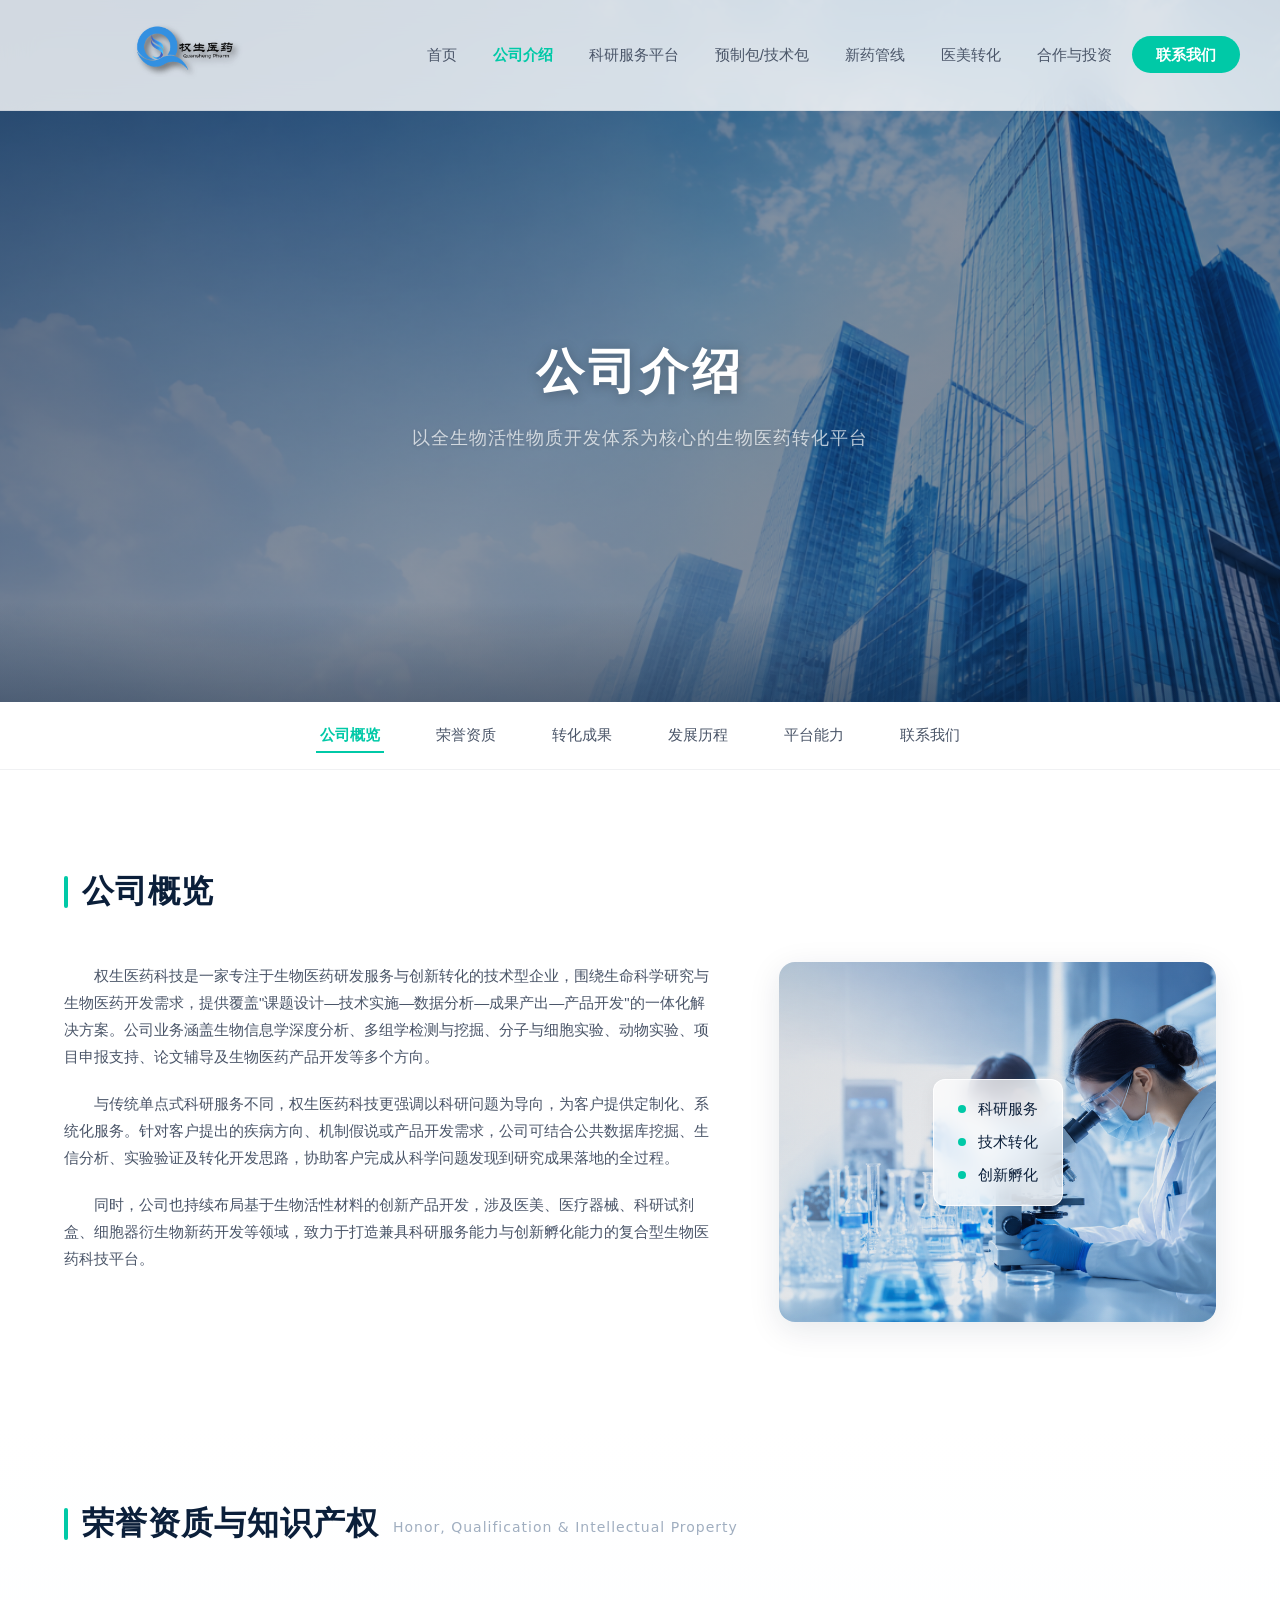
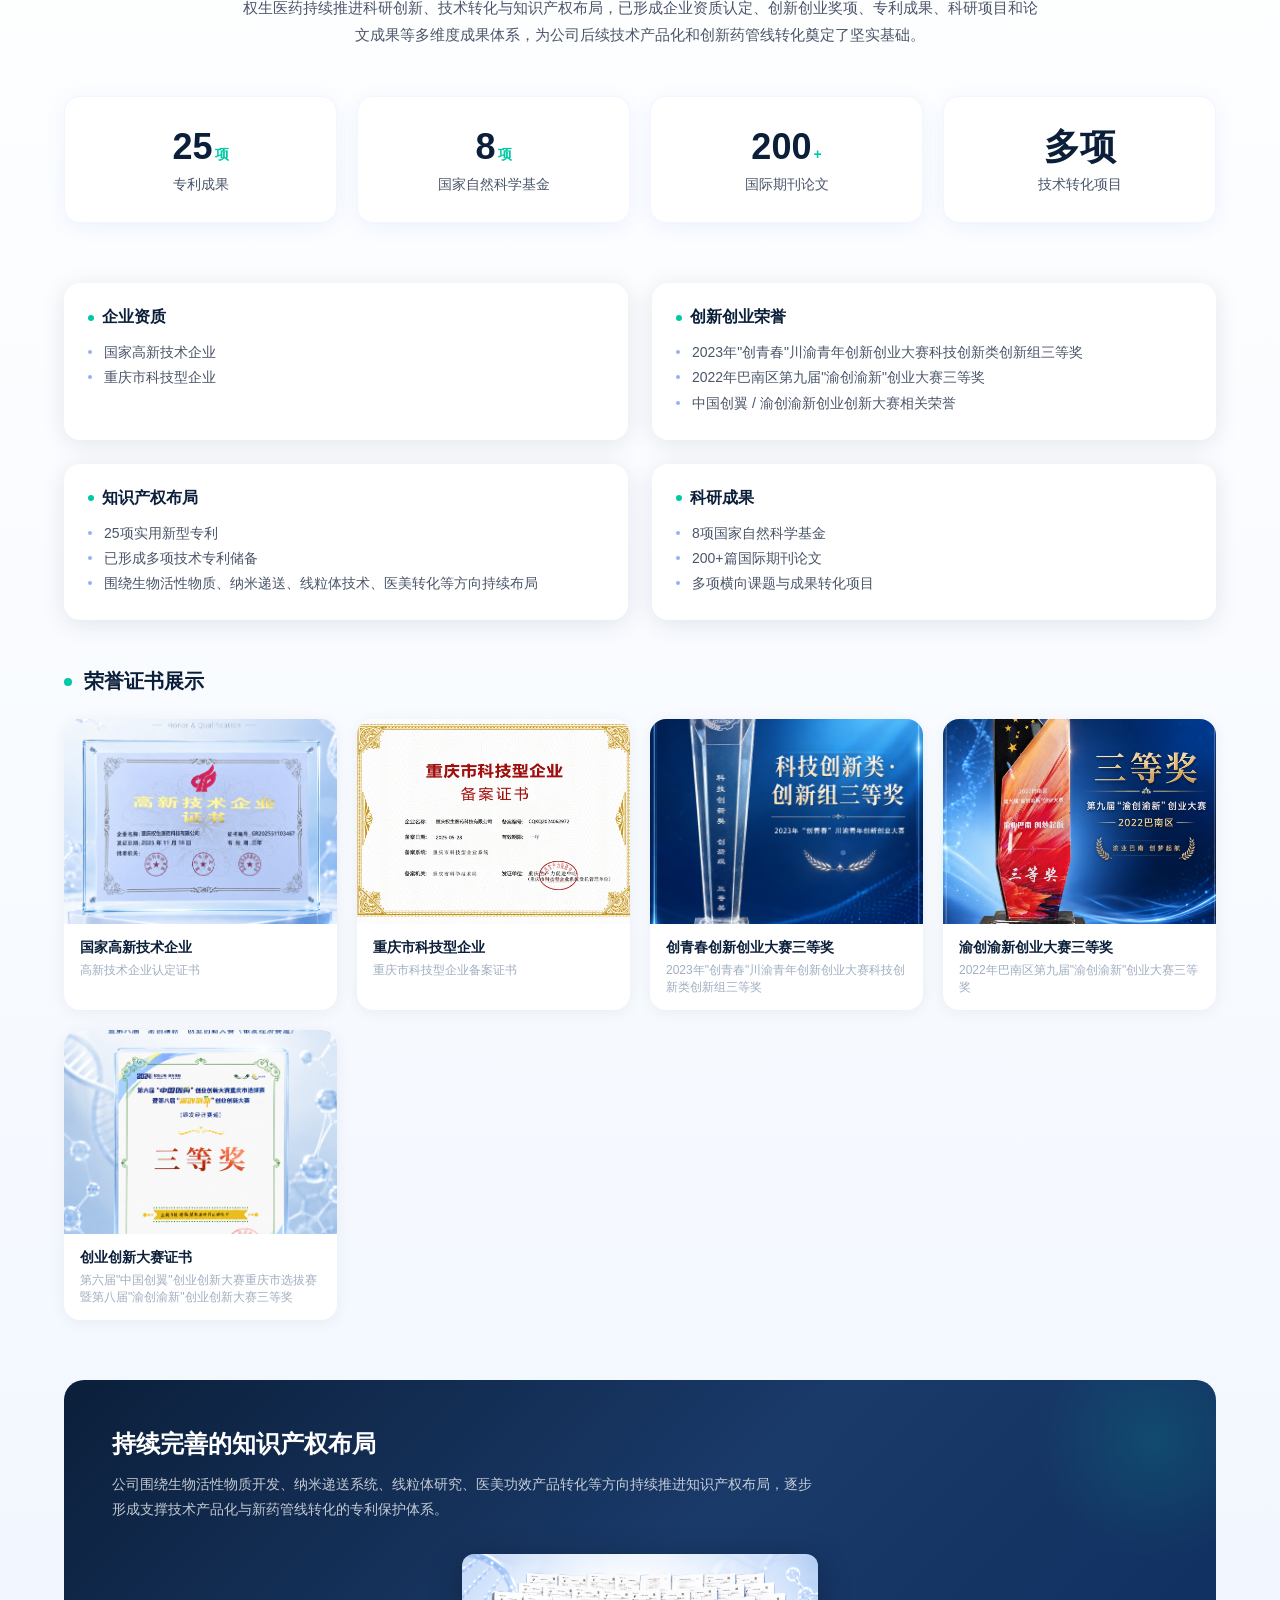
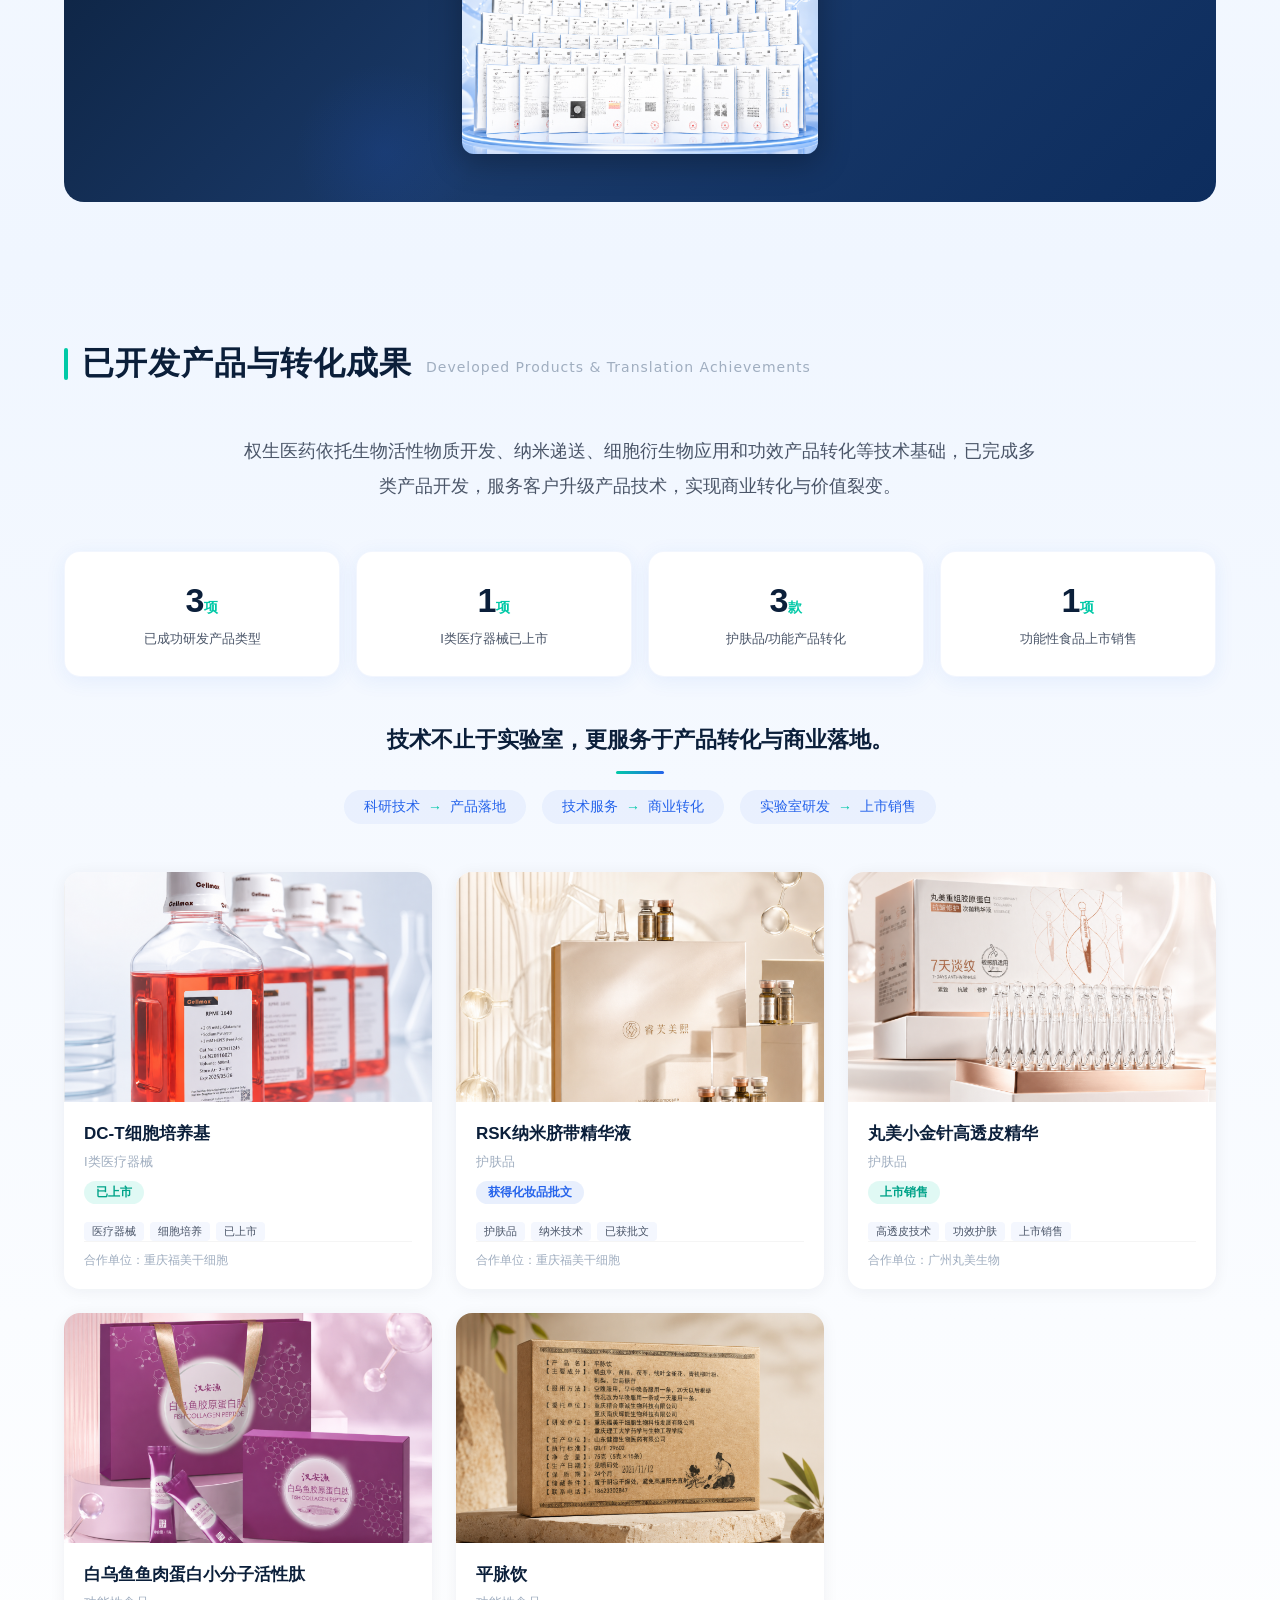
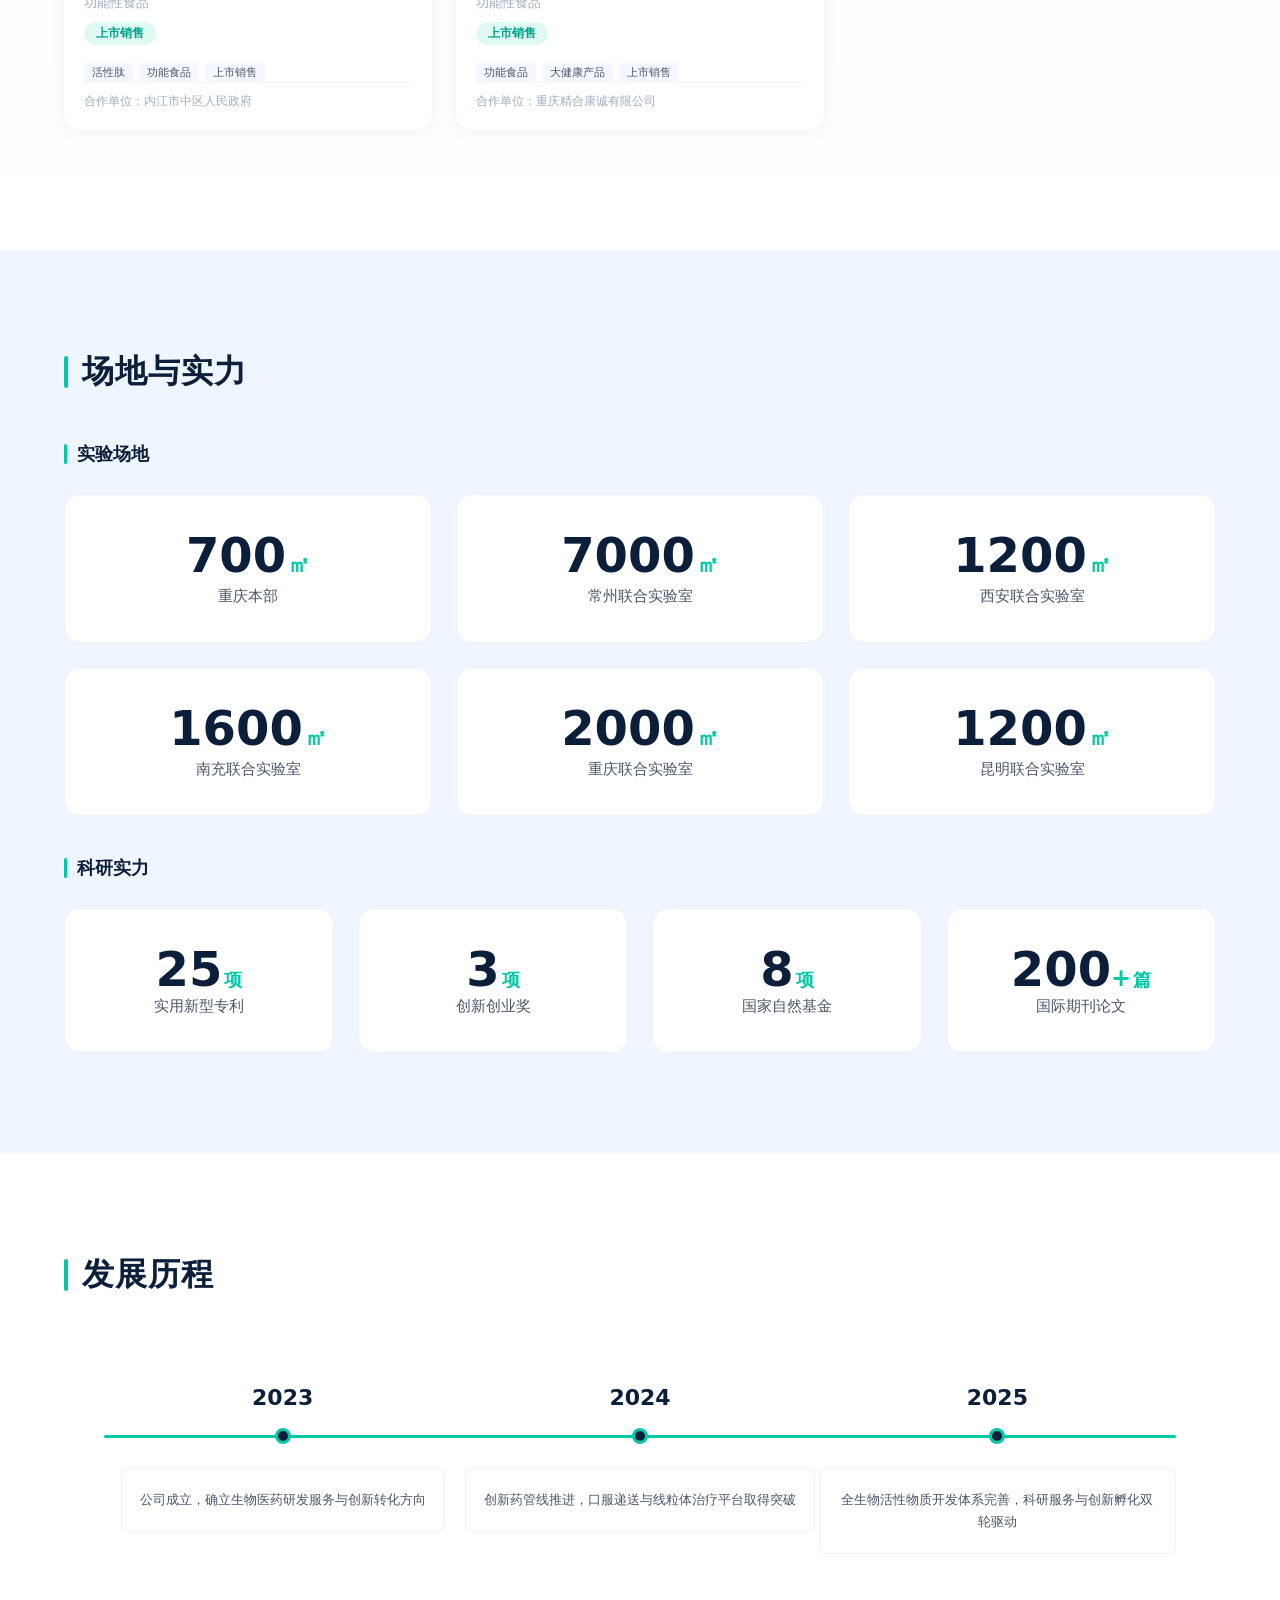
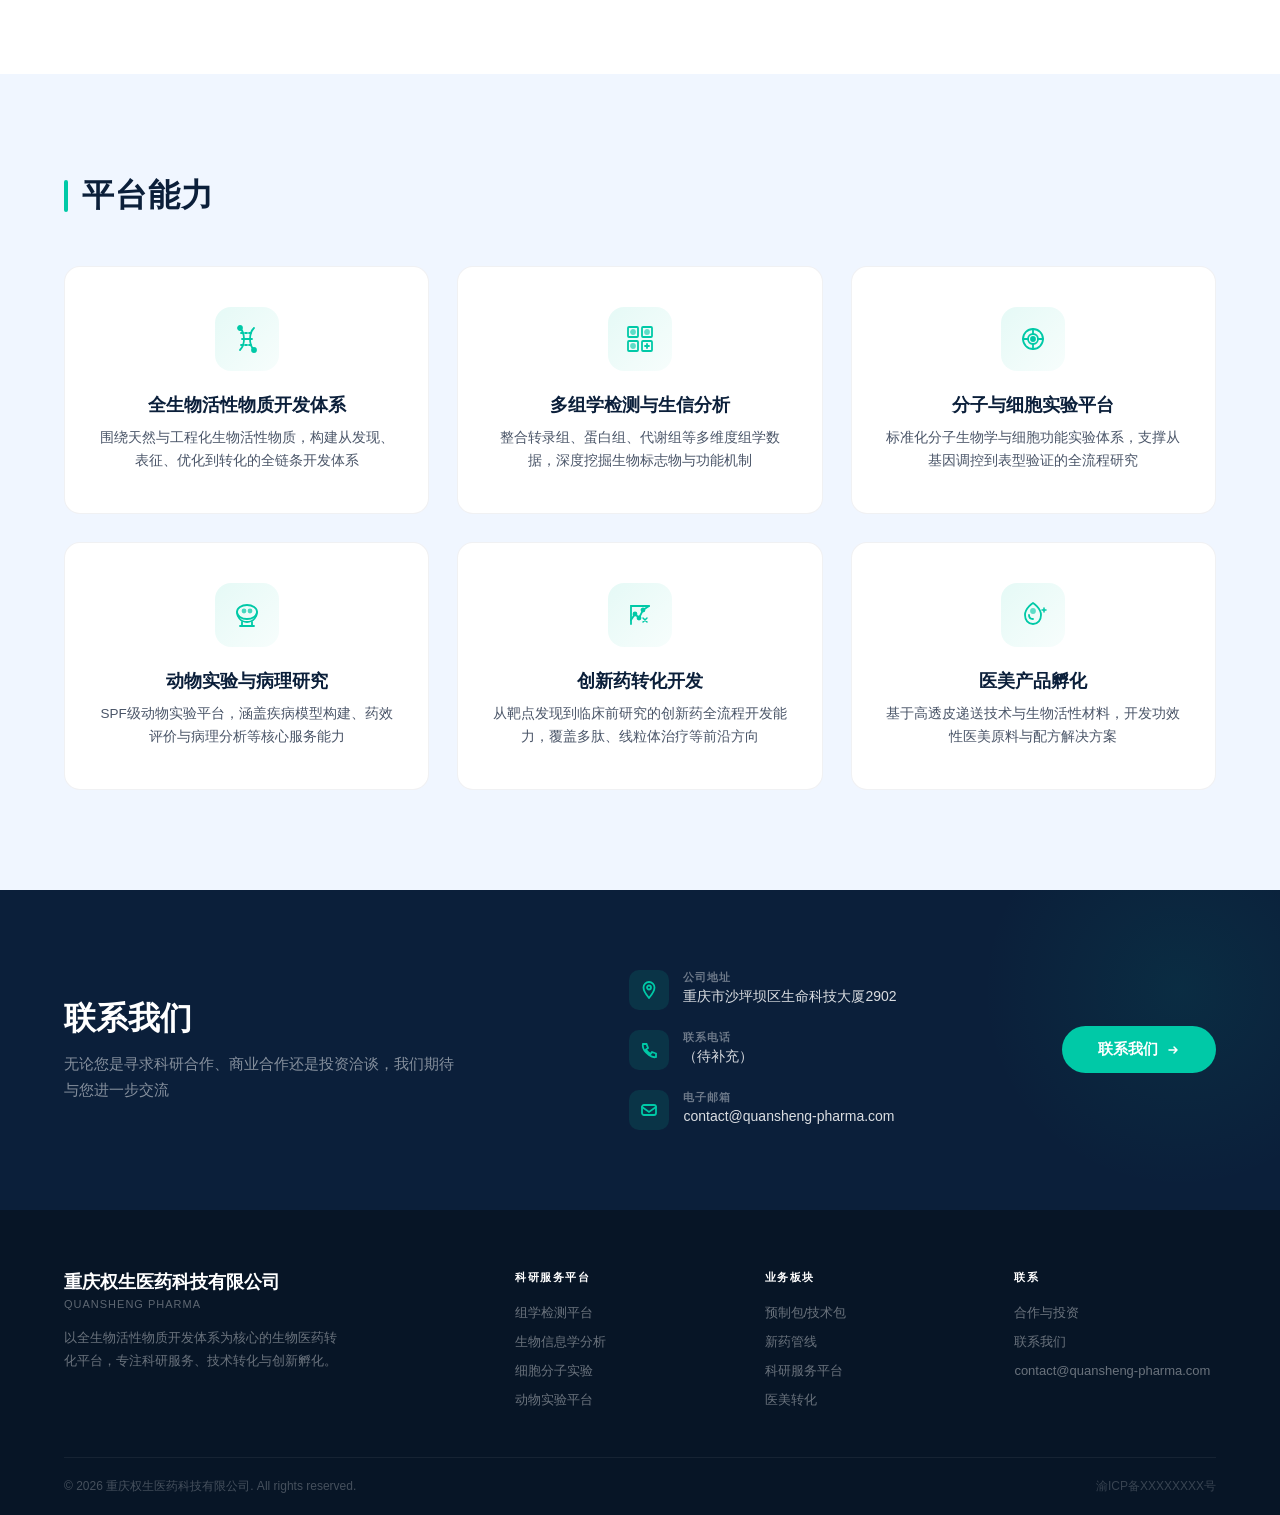
==== commit 5756d109: "Update about.html - remove sensitive data and enlarge achievement cards" ====
--- a/about.html
+++ b/about.html
@@ -759,19 +759,19 @@
   margin: 0 auto 48px;
   text-align: center;
   color: var(--text-gray);
-  font-size: 15px;
-  line-height: 1.8;
+  font-size: 18px;
+  line-height: 1.9;
 }
 .products-stats {
   display: grid;
-  grid-template-columns: repeat(5, 1fr);
+  grid-template-columns: repeat(4, 1fr);
   gap: 16px;
   margin-bottom: 48px;
 }
 .product-stat-card {
   background: var(--white);
   border-radius: var(--radius);
-  padding: 22px 14px;
+  padding: 28px 18px;
   text-align: center;
   box-shadow: 0 4px 20px rgba(37,99,235,0.08);
   transition: transform var(--transition), box-shadow var(--transition);
@@ -782,21 +782,21 @@
   box-shadow: 0 12px 36px rgba(37,99,235,0.14);
 }
 .product-stat-num {
-  font-size: 28px;
+  font-size: 34px;
   font-weight: 800;
   color: var(--deep-blue);
   line-height: 1.2;
 }
 .product-stat-num .unit {
-  font-size: 12px;
+  font-size: 14px;
   font-weight: 600;
   color: var(--teal);
 }
 .product-stat-label {
-  font-size: 12px;
+  font-size: 13px;
   color: var(--text-gray);
-  margin-top: 6px;
-  line-height: 1.4;
+  margin-top: 8px;
+  line-height: 1.5;
 }
 .products-tagline {
   text-align: center;
@@ -993,7 +993,7 @@
 @media (max-width: 1024px) {
   .honor-stats { grid-template-columns: repeat(2, 1fr); }
   .honor-grid { grid-template-columns: 1fr; }
-  .products-stats { grid-template-columns: repeat(3, 1fr); }
+  .products-stats { grid-template-columns: repeat(2, 1fr); }
   .patent-banner { padding: 32px 24px; }
   .patent-images-row img { height: 160px; }
   .patent-images-row img:first-child { max-width: 320px; }
@@ -1003,7 +1003,9 @@
   .honor-stat-num { font-size: 28px; }
   .honor-gallery { grid-template-columns: repeat(2, 1fr); gap: 12px; }
   .products-stats { grid-template-columns: repeat(2, 1fr); gap: 12px; }
-  .product-stat-num { font-size: 22px; }
+  .product-stat-num { font-size: 26px; }
+  .product-stat-label { font-size: 12px; }
+  .products-intro { font-size: 16px; line-height: 1.8; }
   .products-grid { grid-template-columns: 1fr; }
   .patent-banner { padding: 24px 16px; }
   .patent-banner h3 { font-size: 20px; }
@@ -1234,14 +1236,10 @@
       <p style="color:var(--text-light);font-size:14px;margin-top:6px;font-family:var(--font-en);letter-spacing:1px;">Developed Products &amp; Translation Achievements</p>
     </div>
 
-    <p class="products-intro fade-in fade-in-delay-1">权生医药依托生物活性物质开发、纳米递送、细胞衍生物应用和功效产品转化等技术基础，已完成医疗器械、护肤品、功能性食品等多类产品开发，并通过横向项目、技术合作与专利转让等方式实现成果转化，逐步形成"科研服务—技术产品—商业转化"的闭环体系。</p>
+    <p class="products-intro fade-in fade-in-delay-1">权生医药依托生物活性物质开发、纳米递送、细胞衍生物应用和功效产品转化等技术基础，已完成多类产品开发，服务客户升级产品技术，实现商业转化与价值裂变。</p>
 
     <!-- Stats cards -->
     <div class="products-stats fade-in fade-in-delay-2">
-      <div class="product-stat-card">
-        <div class="product-stat-num">1471<span class="unit">万元</span></div>
-        <div class="product-stat-label">横向项目和专利转让费用</div>
-      </div>
       <div class="product-stat-card">
         <div class="product-stat-num">3<span class="unit">项</span></div>
         <div class="product-stat-label">已成功研发产品类型</div>
--- a/nav.css
+++ b/nav.css
@@ -0,0 +1,100 @@
+/* ===== Navbar - Floating Glass Style (Shared across all pages) ===== */
+#navbar {
+  position: fixed; top: 0; left: 0; right: 0; z-index: 1000;
+  padding: 0 24px;
+  background: rgba(255,255,255,0.80);
+  backdrop-filter: blur(16px);
+  -webkit-backdrop-filter: blur(16px);
+  border-bottom: 1px solid rgba(11,31,58,0.06);
+  transition: background var(--transition), box-shadow var(--transition);
+}
+#navbar.scrolled {
+  box-shadow: 0 2px 24px rgba(11,31,58,0.08);
+}
+
+/* --- Inner Container --- */
+#navbar .nav-inner {
+  max-width: 1200px; margin: 0 auto;
+  display: flex; align-items: center; justify-content: space-between;
+  height: 110px;
+  padding-left: 80px;
+}
+#navbar.scrolled .nav-inner { height: 92px; }
+
+/* --- Logo --- */
+.nav-logo {
+  display: flex; align-items: center; gap: 12px;
+  flex-shrink: 0;
+}
+.nav-logo img {
+  height: 82px;
+  width: auto;
+  object-fit: contain;
+  filter: none;
+  opacity: 1;
+}
+
+/* --- Nav Menu --- */
+.nav-menu {
+  display: flex; align-items: center; gap: 4px;
+}
+.nav-menu a {
+  font-size: 15px; font-weight: 500;
+  color: var(--text-gray); padding: 10px 16px;
+  border-radius: var(--radius-sm);
+  transition: color var(--transition), background var(--transition);
+  white-space: nowrap;
+}
+.nav-menu a:hover { color: var(--teal); }
+.nav-menu a.active { color: var(--teal); font-weight: 600; }
+
+/* --- CTA Button --- */
+.nav-cta {
+  background: var(--teal); color: var(--white) !important;
+  padding: 10px 24px !important; border-radius: 100px !important;
+  font-size: 15px;
+  font-weight: 600 !important;
+  transition: background var(--transition), box-shadow var(--transition) !important;
+}
+.nav-cta:hover { background: var(--teal-dark) !important; box-shadow: 0 4px 16px rgba(0,201,167,0.3); }
+
+/* --- Hamburger --- */
+.nav-hamburger {
+  display: none; flex-direction: column; gap: 6px;
+  background: none; padding: 6px;
+}
+.nav-hamburger span {
+  width: 28px; height: 2.5px; background: var(--deep-blue);
+  display: block; transition: var(--transition);
+  border-radius: 2px;
+}
+
+/* --- Mobile Menu --- */
+.mobile-menu {
+  display: none; position: absolute; top: 100%; left: 0; right: 0;
+  background: rgba(255,255,255,0.98);
+  box-shadow: 0 8px 32px rgba(11,31,58,0.12);
+  padding: 20px 32px 28px;
+  flex-direction: column; gap: 4px;
+}
+.mobile-menu a {
+  padding: 14px 20px; color: var(--deep-blue);
+  font-size: 17px; border-radius: var(--radius-sm);
+  font-weight: 500; transition: background var(--transition);
+}
+.mobile-menu a:hover { background: var(--light-bg); color: var(--teal); }
+.mobile-menu a.active { color: var(--teal); font-weight: 600; }
+.mobile-menu.open { display: flex; }
+
+/* --- Responsive: Tablet --- */
+@media (max-width: 1024px) {
+  .nav-menu { display: none; }
+  .nav-hamburger { display: flex; }
+}
+
+/* --- Responsive: Mobile --- */
+@media (max-width: 768px) {
+  .nav-menu { display: none; }
+  .nav-hamburger { display: flex; }
+  #navbar .nav-inner { padding-left: 16px; }
+}
